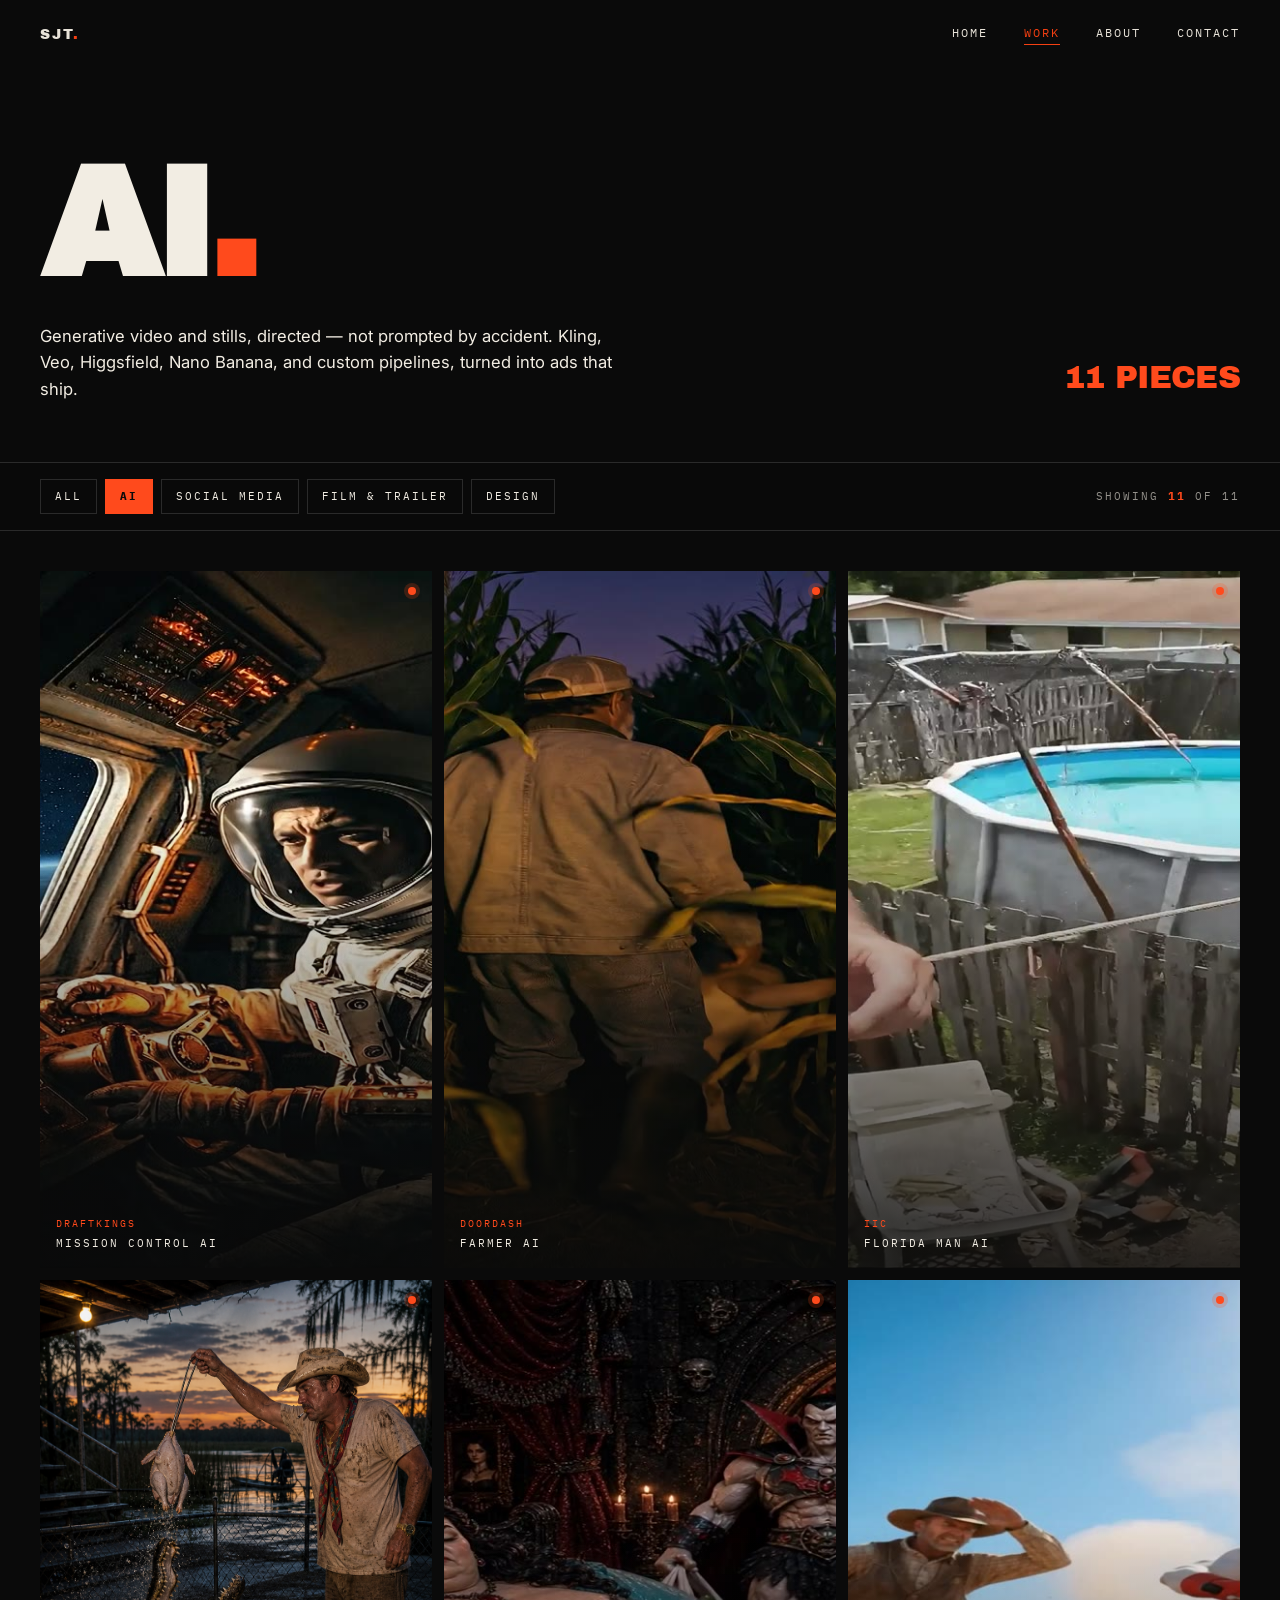
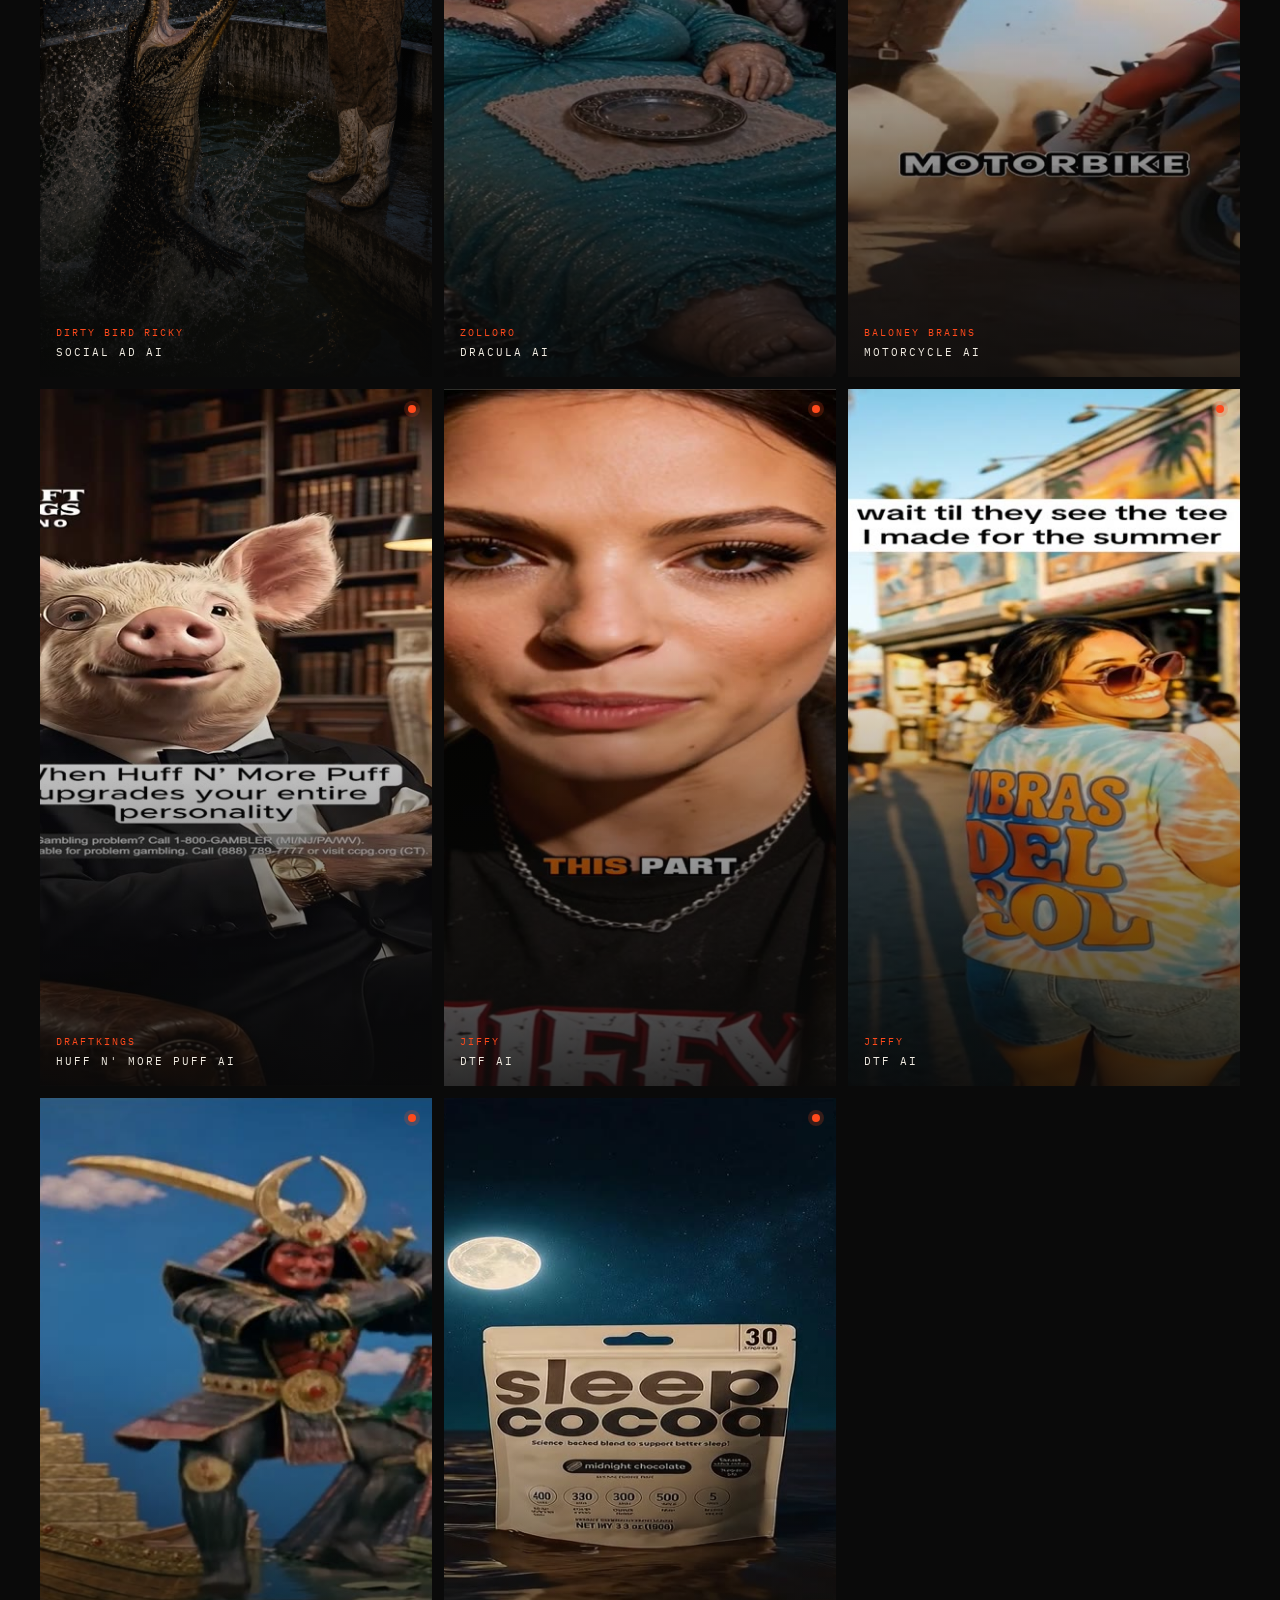
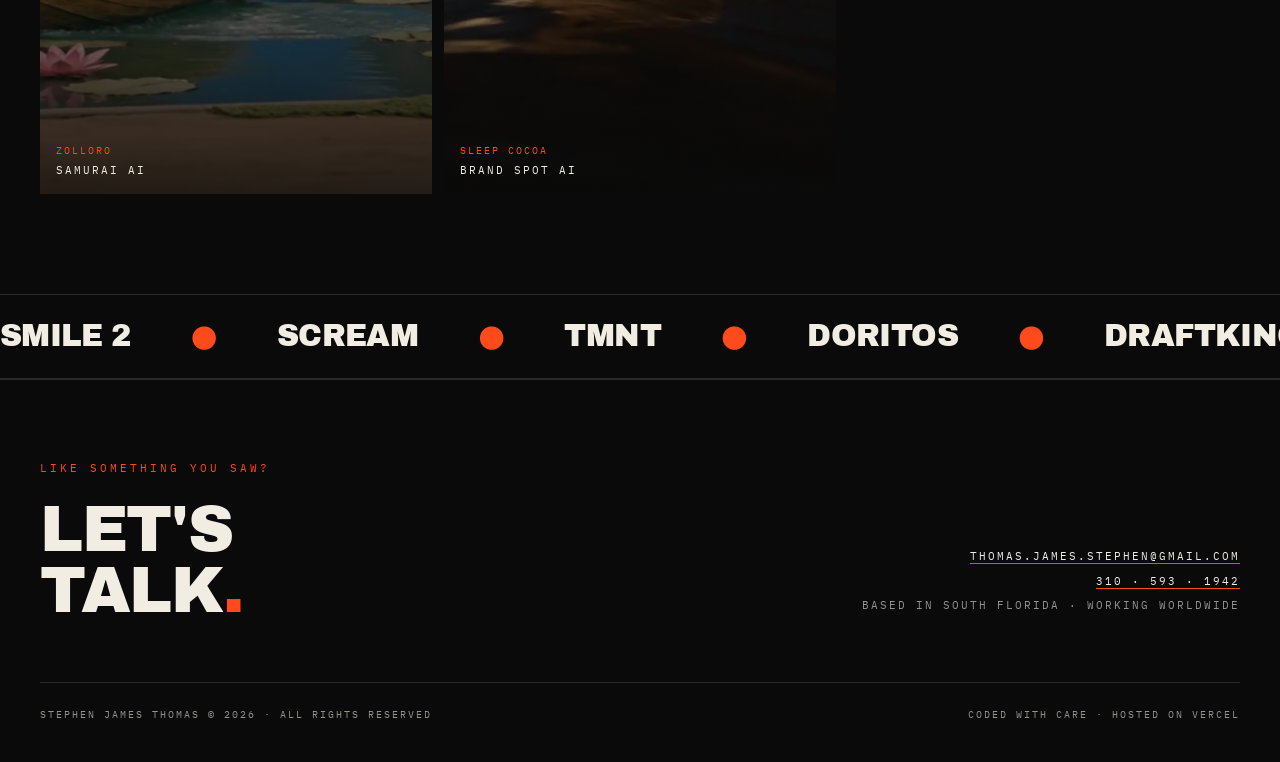
==== work-ai.html @ af49f0c6 "Work page: category pages, button nav, Design PDF, new film tiles, video fixes" ====
<!DOCTYPE html>
<html lang="en">
<head>
<meta charset="UTF-8">
<meta name="viewport" content="width=device-width, initial-scale=1.0">
<title>AI — Stephen James Thomas</title>
<meta name="description" content="Selected work: AI-generated ads, cinematic trailers, social campaigns, and design. Smile 2, Doritos, DraftKings, Hyundai, Genesis, Instagram, TikTok, Paramount, Universal, Marvel, Super Bowls.">
<meta property="og:title" content="Work — Stephen James Thomas">
<meta property="og:description" content="Selected work in AI, film, social, and design.">
<meta property="og:image" content="https://img1.wsimg.com/isteam/ip/c4a8f62f-b64a-4068-813d-58c42c853ae6/hf_20260301_074450_5ca5c105-e984-43ba-be63-c4.jpeg">
<meta name="theme-color" content="#0A0A0A">
<link rel="icon" href="data:image/svg+xml,%3Csvg xmlns='http://www.w3.org/2000/svg' viewBox='0 0 100 100'%3E%3Crect width='100' height='100' fill='%230A0A0A'/%3E%3Ctext x='50' y='72' font-family='Arial Black' font-size='80' fill='%23FF4A1C' text-anchor='middle'%3ES%3C/text%3E%3C/svg%3E">
<link rel="preconnect" href="https://fonts.googleapis.com">
<link rel="preconnect" href="https://fonts.gstatic.com" crossorigin>
<link href="https://fonts.googleapis.com/css2?family=Archivo+Black&family=IBM+Plex+Mono:wght@400;500;700&family=Inter:wght@400;500;700;900&display=swap" rel="stylesheet">
<link rel="stylesheet" href="styles.css">
<style>
  /* ============ WORK PAGE ============ */
  .work-hero {
    padding: 160px var(--pad-x) 60px;
    border-bottom: 1px solid var(--grey);
  }
  .work-hero h1 {
    font-family: var(--font-display);
    font-size: clamp(60px, 12vw, 200px);
    line-height: 0.85;
    letter-spacing: -0.04em;
    text-transform: uppercase;
  }
  .work-hero h1 .accent { color: var(--orange); }
  .work-hero .work-meta {
    margin-top: 32px;
    display: flex; justify-content: space-between; align-items: end;
    flex-wrap: wrap; gap: 24px;
    font-family: var(--font-mono);
    font-size: 11px; letter-spacing: 2px; text-transform: uppercase;
    color: var(--cream-dim);
  }
  .work-hero .count {
    color: var(--orange);
    font-family: var(--font-display);
    font-size: 32px;
    letter-spacing: -0.02em;
  }
  .work-hero .work-lede {
    max-width: 580px;
    font-family: var(--font-body);
    font-size: clamp(15px, 1.3vw, 17px);
    line-height: 1.6;
    color: var(--cream);
    text-transform: none;
    letter-spacing: 0;
  }

  /* sticky filter bar */
  .filter-bar {
    position: sticky;
    top: 0;
    z-index: 50;
    background: rgba(10, 10, 10, 0.85);
    backdrop-filter: blur(14px);
    -webkit-backdrop-filter: blur(14px);
    border-bottom: 1px solid var(--grey);
    padding: 16px var(--pad-x);
    display: flex; justify-content: space-between; align-items: center;
    gap: 20px; flex-wrap: wrap;
  }
  .filters {
    display: flex; gap: 8px; flex-wrap: wrap;
    font-family: var(--font-mono);
    font-size: 11px; letter-spacing: 2px; text-transform: uppercase;
  }
  .filters button, .filters a {
    color: var(--cream); text-decoration: none;
    padding: 8px 14px;
    border: 1px solid var(--grey);
    background: transparent;
    cursor: pointer;
    font: inherit;
    transition: border-color .2s, color .2s, background .2s;
  }
  .filters button.active, .filters a.active { background: var(--orange); border-color: var(--orange); color: var(--bg); font-weight: 700; }
  .filters button:hover:not(.active), .filters a:hover:not(.active) { border-color: var(--orange); color: var(--orange); }
  .filter-count {
    font-family: var(--font-mono);
    font-size: 11px; letter-spacing: 2px; text-transform: uppercase;
    color: var(--cream-dim);
  }
  .filter-count strong { color: var(--orange); }

  /* the big grid */
  section.work-grid-section {
    padding: 40px var(--pad-x) 100px;
  }
  .tile { animation: tileIn .6s cubic-bezier(.22,.61,.36,1) backwards; }
  .tile.hidden { display: none; }
  @keyframes tileIn {
    from { opacity: 0; transform: translateY(20px); }
    to { opacity: 1; transform: translateY(0); }
  }

  /* archive header divider for chunks */
  .archive-chunk-header {
    grid-column: 1 / -1;
    padding: 60px 0 24px;
    border-bottom: 1px solid var(--grey);
    display: flex; justify-content: space-between; align-items: baseline;
    margin-bottom: 12px;
  }
  .archive-chunk-header h3 {
    font-family: var(--font-display);
    font-size: clamp(28px, 4vw, 56px);
    text-transform: uppercase;
    letter-spacing: -0.03em;
  }
  .archive-chunk-header .label {
    font-family: var(--font-mono);
    font-size: 11px; letter-spacing: 2px; text-transform: uppercase;
    color: var(--orange);
  }

  /* tablet (iPad portrait / small laptop) */
  @media (max-width: 1024px) {
    .work-hero { padding: 140px 32px 50px; }
    .filter-bar { padding: 14px 32px; }
    section.work-grid-section { padding: 32px 32px 80px; }
  }

  @media (max-width: 760px) {
    .work-hero { padding: 110px var(--pad-x-mobile) 40px; }
    .work-hero .work-meta { flex-direction: column; align-items: start; }
    .filter-bar { padding: 12px var(--pad-x-mobile); }
    section.work-grid-section { padding: 24px var(--pad-x-mobile) 60px; }
  }
</style>
</head>
<body>

<nav class="site-nav">
  <a class="mark" href="index.html">SJT<span class="dot">.</span></a>
  <button class="menu-btn" aria-label="Menu" onclick="document.querySelector('.nav-links').classList.toggle('open')">Menu</button>
  <div class="nav-links">
    <a href="index.html">Home</a>
    <a href="work.html" class="active">Work</a>
    <a href="about.html">About</a>
    <a href="index.html#contact">Contact</a>
  </div>
</nav>

<!-- ============ WORK HERO ============ -->
<section class="work-hero">
  <h1 data-reveal>AI<span class="accent">.</span></h1>
  <div class="work-meta" data-reveal data-reveal-delay="1">
    <p class="work-lede">
      Generative video and stills, directed — not prompted by accident. Kling, Veo, Higgsfield, Nano Banana, and custom pipelines, turned into ads that ship.
    </p>
    <div class="count" id="visibleCount">25 pieces</div>
  </div>
</section>

<!-- ============ STICKY FILTER ============ -->
<div class="filter-bar">
  <div class="filters" id="filters">
    <a href="work.html">All</a>
    <a class="active" href="work-ai.html">AI</a>
    <a href="work-social.html">Social Media</a>
    <a href="work-film.html">Film & Trailer</a>
    <a href="work-design.html">Design</a>
  </div>
  <div class="filter-count">Showing <strong id="showingNum">26</strong> of 26</div>
</div>

<!-- ============ THE BIG GRID ============ -->
<section class="work-grid-section">
  <div class="bento" id="workGrid">
    <a class="tile vertical" href="#" data-cat="ai">
      <video class="tile-video" autoplay muted loop playsinline preload="metadata" poster="videos/posters/DK_MISSIONCONTROL_FINAL.jpg">
        <source src="videos/tiles/DK_MISSIONCONTROL_FINAL.mp4" type="video/mp4">
      </video>
      <div class="play-pulse"></div>
      <div class="tile-label"><span class="client">DraftKings</span>Mission Control AI</div>
    </a>
    <a class="tile vertical" href="#" data-cat="ai">
      <video class="tile-video" autoplay muted loop playsinline preload="metadata" poster="videos/posters/DoorDash_AI_TT_2026_0205_SJT_Farmer_v1.jpg">
        <source src="videos/tiles/DoorDash_AI_TT_2026_0205_SJT_Farmer_v1.mp4" type="video/mp4">
      </video>
      <div class="play-pulse"></div>
      <div class="tile-label"><span class="client">Doordash</span>Farmer AI</div>
    </a>
    <a class="tile vertical" href="#" data-cat="personal ai">
      <video class="tile-video" autoplay muted loop playsinline preload="metadata" poster="videos/posters/IIC_FLORIDAMAN_01%20FINAL.jpg">
        <source src="videos/tiles/IIC_FLORIDAMAN_01%20FINAL.mp4" type="video/mp4">
      </video>
      <div class="play-pulse"></div>
      <div class="tile-label"><span class="client">IIC</span>Florida Man AI</div>
    </a>
    <a class="tile vertical" href="#" data-cat="ai">
      <video class="tile-video" autoplay muted loop playsinline preload="metadata" poster="videos/posters/Dirty%20bird%20ricky%2001.png">
        <source src="videos/tiles/DirtyBirdRicky_01_INTRO_2026_0521_v1.mp4" type="video/mp4">
      </video>
      <div class="play-pulse"></div>
      <div class="tile-label"><span class="client">Dirty Bird Ricky</span>Social Ad AI</div>
    </a>
    <a class="tile vertical" href="#" data-cat="ai personal">
      <video class="tile-video" autoplay muted loop playsinline preload="metadata" poster="videos/posters/Zolloro_02_Dracula_2026_0512_v1.jpg">
        <source src="videos/tiles/Zolloro_02_Dracula_2026_0512_v1.mp4" type="video/mp4">
      </video>
      <div class="play-pulse"></div>
      <div class="tile-label"><span class="client">Zolloro</span>Dracula AI</div>
    </a>
    <a class="tile vertical" href="#" data-cat="ai">
      <video class="tile-video" autoplay muted loop playsinline preload="metadata" poster="videos/posters/BaloneyBrains_YT_02_MOTO_2026_0418_v1.jpg">
        <source src="videos/tiles/BaloneyBrains_YT_02_MOTO_2026_0418_v1.mp4" type="video/mp4">
      </video>
      <div class="play-pulse"></div>
      <div class="tile-label"><span class="client">Baloney Brains</span>Motorcycle AI</div>
    </a>
    <a class="tile vertical" href="#" data-cat="ai">
      <video class="tile-video" autoplay muted loop playsinline preload="metadata" poster="videos/posters/DK_84_TT_2026_0112_HuffnMorePuff_Pig_v2.jpg">
        <source src="videos/tiles/DK_84_TT_2026_0112_HuffnMorePuff_Pig_v2.mp4" type="video/mp4">
      </video>
      <div class="play-pulse"></div>
      <div class="tile-label"><span class="client">DraftKings</span>Huff N' More Puff AI</div>
    </a>
    <a class="tile vertical" href="#" data-cat="ai">
      <video class="tile-video" autoplay muted loop playsinline preload="metadata" poster="videos/posters/DTF_A_HERO_04_2026_0410_v1.jpg">
        <source src="videos/tiles/DTF_A_HERO_04_2026_0410_v1.mp4" type="video/mp4">
      </video>
      <div class="play-pulse"></div>
      <div class="tile-label"><span class="client">Jiffy</span>DTF AI</div>
    </a>
    <a class="tile vertical" href="#" data-cat="ai">
      <video class="tile-video" autoplay muted loop playsinline preload="metadata" poster="videos/posters/DTF_B_LIFESTYLE_S06_2026_0410_v1.jpg">
        <source src="videos/tiles/DTF_B_LIFESTYLE_S06_2026_0410_v1.mp4" type="video/mp4">
      </video>
      <div class="play-pulse"></div>
      <div class="tile-label"><span class="client">Jiffy</span>DTF AI</div>
    </a>
    <a class="tile vertical" href="#" data-cat="ai personal">
      <video class="tile-video" autoplay muted loop playsinline preload="metadata" poster="videos/posters/Zolloro_01_2026_0508_v1%209x16.jpg">
        <source src="videos/tiles/Zolloro_01_2026_0508_v1%209x16.mp4" type="video/mp4">
      </video>
      <div class="play-pulse"></div>
      <div class="tile-label"><span class="client">Zolloro</span>Samurai AI</div>
    </a>
    <a class="tile vertical" href="#" data-cat="design ai">
      <video class="tile-video" autoplay muted loop playsinline preload="metadata" poster="videos/posters/sleep_cocoa_v1%20%281080p%29.jpg">
        <source src="videos/tiles/sleep_cocoa_v1%20%281080p%29.mp4" type="video/mp4">
      </video>
      <div class="play-pulse"></div>
      <div class="tile-label"><span class="client">Sleep Cocoa</span>Brand Spot AI</div>
    </a>
  </div>
</section>

<!-- ============ MARQUEE ============ -->
<div class="marquee">
  <div class="marquee-inner">
    <span>SMILE 2</span><span class="dot">●</span>
    <span>SCREAM</span><span class="dot">●</span>
    <span>TMNT</span><span class="dot">●</span>
    <span>DORITOS</span><span class="dot">●</span>
    <span>DRAFTKINGS</span><span class="dot">●</span>
    <span>HYUNDAI</span><span class="dot">●</span>
    <span>GENESIS</span><span class="dot">●</span>
    <span>INSTAGRAM</span><span class="dot">●</span>
    <span>TIKTOK</span><span class="dot">●</span>
    <span>PARAMOUNT</span><span class="dot">●</span>
    <span>UNIVERSAL</span><span class="dot">●</span>
    <span>MARVEL</span><span class="dot">●</span>
    <span>FRONTIER</span><span class="dot">●</span>
    <span>SUPER BOWL LII</span><span class="dot">●</span>
    <span>SUPER BOWL LIII</span><span class="dot">●</span>
    <span>SMILE 2</span><span class="dot">●</span>
    <span>SCREAM</span><span class="dot">●</span>
    <span>TMNT</span><span class="dot">●</span>
    <span>DORITOS</span><span class="dot">●</span>
    <span>DRAFTKINGS</span><span class="dot">●</span>
    <span>HYUNDAI</span><span class="dot">●</span>
    <span>GENESIS</span><span class="dot">●</span>
    <span>INSTAGRAM</span><span class="dot">●</span>
    <span>TIKTOK</span><span class="dot">●</span>
    <span>PARAMOUNT</span><span class="dot">●</span>
    <span>UNIVERSAL</span><span class="dot">●</span>
    <span>MARVEL</span><span class="dot">●</span>
    <span>FRONTIER</span><span class="dot">●</span>
    <span>SUPER BOWL LII</span><span class="dot">●</span>
    <span>SUPER BOWL LIII</span><span class="dot">●</span>
  </div>
</div>

<!-- ============ FOOTER ============ -->
<footer class="site-foot">
  <div class="foot-grid">
    <div>
      <div class="foot-closer">Like something you saw?</div>
      <div class="foot-contact">
        <a href="mailto:thomas.james.stephen@gmail.com?subject=Let's%20work%20together">Let's<br>talk<span style="color:var(--orange)">.</span></a>
      </div>
    </div>
    <div class="foot-side">
      <div><a href="mailto:thomas.james.stephen@gmail.com">thomas.james.stephen@gmail.com</a></div>
      <div><a href="tel:+13105931942">310 · 593 · 1942</a></div>
      <div>Based in South Florida · Working worldwide</div>
    </div>
  </div>
  <div class="foot-bottom">
    <div>Stephen James Thomas © 2026 · All rights reserved</div>
    <div>Coded with care · Hosted on Vercel</div>
  </div>
</footer>

<script>
  // reveal animation
  const io = new IntersectionObserver((entries) => {
    entries.forEach(e => { if (e.isIntersecting) { e.target.classList.add('is-visible'); io.unobserve(e.target); } });
  }, { threshold: 0.1 });
  document.querySelectorAll('[data-reveal]').forEach(el => io.observe(el));

  // nav scroll state
  const nav = document.querySelector('.site-nav');
  window.addEventListener('scroll', () => nav.classList.toggle('scrolled', window.scrollY > 40));

  // filter logic
  const tiles = document.querySelectorAll('#workGrid .tile');
  const totalTiles = tiles.length;
  const showingNum = document.getElementById('showingNum');
  const visibleCount = document.getElementById('visibleCount');
  // set total display
  document.querySelectorAll('.filter-count').forEach(el => {
    el.innerHTML = `Showing <strong id="showingNum">${totalTiles}</strong> of ${totalTiles}`;
  });
  visibleCount.textContent = totalTiles + ' pieces';

  document.querySelectorAll('#filters button').forEach(btn => {
    btn.addEventListener('click', () => {
      document.querySelectorAll('#filters button').forEach(b => b.classList.remove('active'));
      btn.classList.add('active');
      const cat = btn.dataset.filter;
      let visible = 0;
      tiles.forEach(t => {
        const cats = (t.dataset.cat || '').split(' ');
        const show = cat === 'all' || cats.includes(cat);
        t.classList.toggle('hidden', !show);
        if (show) visible++;
      });
      const sn = document.getElementById('showingNum');
      if (sn) sn.textContent = visible;
      visibleCount.textContent = visible + (visible === 1 ? ' piece' : ' pieces');
    });
  });

  // close mobile menu on link tap
  document.querySelectorAll('.nav-links a').forEach(a => {
    a.addEventListener('click', () => document.querySelector('.nav-links').classList.remove('open'));
  });
</script>

</body>
</html>
---- styles.css ----
/* ============================================
   SJT — BRUTAL DESIGN SYSTEM
   Shared styles for homepage, work, about
   ============================================ */

:root {
  /* color tokens */
  --bg: #0A0A0A;
  --bg-2: #121212;
  --grey: #2A2A2A;
  --grey-2: #1A1A1A;
  --line: rgba(242, 237, 227, 0.12);
  --line-strong: rgba(242, 237, 227, 0.2);
  --cream: #F2EDE3;
  --cream-dim: rgba(242, 237, 227, 0.6);
  --orange: #FF4A1C;
  --orange-dim: rgba(255, 74, 28, 0.4);

  /* type */
  --font-display: 'Archivo Black', system-ui, sans-serif;
  --font-body: 'Inter', system-ui, sans-serif;
  --font-mono: 'IBM Plex Mono', ui-monospace, monospace;

  /* spacing */
  --pad-x: 40px;
  --pad-x-mobile: 20px;
}

* { margin: 0; padding: 0; box-sizing: border-box; }

html { scroll-behavior: smooth; }

body {
  background: var(--bg);
  color: var(--cream);
  font-family: var(--font-body);
  overflow-x: hidden;
  line-height: 1.5;
  -webkit-font-smoothing: antialiased;
  text-rendering: optimizeLegibility;
}

::selection { background: var(--orange); color: var(--bg); }

/* ============ NAV ============ */
nav.site-nav {
  position: fixed; top: 0; left: 0; right: 0; z-index: 100;
  display: flex; justify-content: space-between; align-items: center;
  padding: 24px var(--pad-x);
  mix-blend-mode: difference;
  transition: padding .3s;
}
nav.site-nav.scrolled { padding: 14px var(--pad-x); }
.mark {
  font-family: var(--font-display);
  font-size: 14px; letter-spacing: 2px; color: var(--cream);
  text-decoration: none;
}
.mark .dot { color: var(--orange); }
.nav-links {
  display: flex; gap: 36px;
  font-family: var(--font-mono);
  font-size: 12px; letter-spacing: 2px; text-transform: uppercase;
}
.nav-links a {
  color: var(--cream); text-decoration: none;
  border-bottom: 1px solid transparent;
  padding-bottom: 2px;
  transition: border-color .2s, color .2s;
}
.nav-links a.active { border-bottom-color: var(--orange); color: var(--orange); }
.nav-links a:hover { border-bottom-color: var(--orange); color: var(--orange); }

/* mobile menu */
.menu-btn {
  display: none;
  background: none; border: 1px solid var(--cream);
  color: var(--cream);
  padding: 8px 14px;
  font-family: var(--font-mono);
  font-size: 11px; letter-spacing: 2px; text-transform: uppercase;
  cursor: pointer;
}

/* ============ REUSABLE COMPONENTS ============ */
.eyebrow {
  font-family: var(--font-mono);
  font-size: 12px; letter-spacing: 4px; text-transform: uppercase;
  color: var(--orange);
  display: inline-flex; align-items: center; gap: 12px;
}
.eyebrow::before {
  content: ''; width: 32px; height: 1px; background: var(--orange);
}

.display {
  font-family: var(--font-display);
  font-size: clamp(54px, 12vw, 200px);
  line-height: 0.85;
  letter-spacing: -0.04em;
  text-transform: uppercase;
}
.display .accent { color: var(--orange); }

.h2 {
  font-family: var(--font-display);
  font-size: clamp(40px, 6vw, 96px);
  text-transform: uppercase;
  line-height: 0.9;
  letter-spacing: -0.03em;
}
.h2 .num {
  color: var(--orange); font-size: 0.45em; vertical-align: super;
  font-family: var(--font-mono);
}

.btn {
  display: inline-flex; align-items: center; gap: 10px;
  padding: 14px 24px;
  border: 1px solid var(--cream);
  background: transparent;
  color: var(--cream);
  font-family: var(--font-mono);
  font-size: 12px; letter-spacing: 2px; text-transform: uppercase;
  font-weight: 700;
  text-decoration: none;
  transition: background .2s, color .2s, border-color .2s;
  cursor: pointer;
}
.btn:hover { background: var(--orange); border-color: var(--orange); color: var(--bg); }
.btn.btn-primary {
  background: var(--orange); border-color: var(--orange); color: var(--bg);
}
.btn.btn-primary:hover { background: var(--cream); border-color: var(--cream); color: var(--bg); }

/* ============ MARQUEE ============ */
.marquee {
  overflow: hidden;
  border-top: 1px solid var(--grey);
  border-bottom: 1px solid var(--grey);
  background: var(--bg);
  padding: 18px 0;
}
.marquee-inner {
  display: flex; gap: 60px;
  white-space: nowrap;
  animation: scroll 40s linear infinite;
  font-family: var(--font-display);
  font-size: clamp(20px, 2.4vw, 32px);
  letter-spacing: -0.02em;
  text-transform: uppercase;
}
.marquee-inner span { color: var(--cream); }
.marquee-inner span.dot { color: var(--orange); }
@keyframes scroll {
  from { transform: translateX(0); }
  to { transform: translateX(-50%); }
}

/* ============ BENTO GRID ============ */
.bento {
  display: grid;
  grid-template-columns: repeat(6, 1fr);
  grid-auto-flow: dense;
  gap: 12px;
}
.tile {
  position: relative;
  overflow: hidden;
  background: var(--grey-2);
  cursor: pointer;
  text-decoration: none;
  color: var(--cream);
  display: block;
}
.tile-bg {
  position: absolute; inset: 0;
  background-size: cover; background-position: center;
  transition: transform .7s cubic-bezier(.22,.61,.36,1);
}
.tile video.tile-video,
.tile img.tile-img {
  position: absolute; inset: 0;
  width: 100%; height: 100%; object-fit: cover;
  transition: transform .7s cubic-bezier(.22,.61,.36,1);
}
.tile:hover .tile-bg,
.tile:hover .tile-video,
.tile:hover .tile-img { transform: scale(1.05); }
.tile-bg::after {
  content: ''; position: absolute; inset: 0;
  background: linear-gradient(180deg, transparent 35%, rgba(10,10,10,.9) 100%);
}
.tile-overlay {
  position: absolute; inset: 0;
  background: linear-gradient(180deg, transparent 35%, rgba(10,10,10,.9) 100%);
  pointer-events: none;
}
/* auto-apply the gradient overlay on any tile that has a video child,
   so label text stays readable on top of moving content */
.tile:has(video.tile-video)::after {
  content: ''; position: absolute; inset: 0; z-index: 1;
  background: linear-gradient(180deg, transparent 35%, rgba(10,10,10,.85) 100%);
  pointer-events: none;
}
.tile-label {
  position: absolute; left: 16px; right: 16px; bottom: 16px;
  font-family: var(--font-mono);
  font-size: 11px; letter-spacing: 2px; text-transform: uppercase;
  color: var(--cream);
  z-index: 2;
}
.tile-label .client {
  display: block; color: var(--orange); margin-bottom: 4px;
  font-size: 10px;
}
.tile.landscape { grid-column: span 3; aspect-ratio: 16/9; }
.tile.vertical  { grid-column: span 2; aspect-ratio: 9/16; }
.tile.square    { grid-column: span 2; aspect-ratio: 1/1; }
.tile.wide      { grid-column: span 4; aspect-ratio: 21/9; }
.tile.tall      { grid-column: span 2; aspect-ratio: 9/16; }
.tile.medium    { grid-column: span 3; aspect-ratio: 4/5; }

.play-pulse {
  position: absolute; top: 16px; right: 16px; z-index: 2;
  width: 8px; height: 8px; border-radius: 50%;
  background: var(--orange);
  animation: pulse 2s infinite;
  box-shadow: 0 0 0 4px rgba(255, 74, 28, 0.2);
}
@keyframes pulse {
  0%, 100% { transform: scale(1); opacity: 1; }
  50% { transform: scale(1.5); opacity: 0.5; }
}

/* placeholder gradient classes for tiles without video yet */
.t1 { background: linear-gradient(135deg, #2A1A0F 0%, #4A2818 100%); }
.t2 { background: linear-gradient(225deg, #1A0F2A 0%, #2A1840 100%); }
.t3 { background: linear-gradient(315deg, #0F2A1A 0%, #1A4028 100%); }
.t4 { background: linear-gradient(45deg, #2A0F1A 0%, #401828 100%); }
.t5 { background: linear-gradient(180deg, #1A1A2A 0%, #283040 100%); }
.t6 { background: linear-gradient(0deg, #2A2A1A 0%, #404028 100%); }
.t7 { background: linear-gradient(135deg, #1A0A0A 0%, #4A1818 100%); }
.t8 { background: linear-gradient(135deg, #0F1A2A 0%, #18284A 100%); }
.t9 { background: linear-gradient(225deg, #2A0F0F 0%, #401818 100%); }
.t10 { background: linear-gradient(45deg, #1F2A0F 0%, #344018 100%); }
.t11 { background: linear-gradient(0deg, #2A0F2A 0%, #401840 100%); }
.t12 { background: linear-gradient(180deg, #0F2A2A 0%, #184040 100%); }

/* ============ FOOTER ============ */
footer.site-foot {
  padding: 80px var(--pad-x) 40px;
  border-top: 1px solid var(--grey);
}
.foot-grid {
  display: grid;
  grid-template-columns: 1fr 1fr;
  gap: 60px;
  align-items: end;
  margin-bottom: 60px;
}
.foot-closer {
  font-family: var(--font-mono);
  font-size: 11px; letter-spacing: 3px; text-transform: uppercase;
  color: var(--orange);
  margin-bottom: 24px;
}
.foot-contact {
  font-family: var(--font-display);
  font-size: clamp(28px, 5vw, 72px);
  color: var(--cream);
  letter-spacing: -0.02em;
  text-transform: uppercase;
  line-height: 0.95;
}
.foot-contact a { color: var(--cream); text-decoration: none; transition: color .2s; }
.foot-contact a:hover { color: var(--orange); }
.foot-side {
  font-family: var(--font-mono);
  font-size: 11px; letter-spacing: 2px; text-transform: uppercase;
  color: var(--cream-dim);
  text-align: right;
}
.foot-side div { margin-bottom: 8px; }
.foot-side a { color: var(--cream); text-decoration: none; border-bottom: 1px solid var(--orange); }
.foot-side a:hover { color: var(--orange); }
.foot-bottom {
  display: flex; justify-content: space-between;
  font-family: var(--font-mono);
  font-size: 10px; letter-spacing: 2px; text-transform: uppercase;
  color: var(--cream-dim);
  padding-top: 24px;
  border-top: 1px solid var(--grey);
}

/* ============ REVEAL ANIMATIONS ============ */
[data-reveal] {
  opacity: 0;
  transform: translateY(24px);
  transition: opacity .8s cubic-bezier(.22,.61,.36,1), transform .8s cubic-bezier(.22,.61,.36,1);
}
[data-reveal].is-visible {
  opacity: 1;
  transform: translateY(0);
}
[data-reveal-delay="1"] { transition-delay: .08s; }
[data-reveal-delay="2"] { transition-delay: .16s; }
[data-reveal-delay="3"] { transition-delay: .24s; }
[data-reveal-delay="4"] { transition-delay: .32s; }

/* ============ HERO VIDEO + AUDIO TOGGLE ============ */
.hero-video {
  position: absolute; inset: 0; z-index: 0;
  width: 100%; height: 100%;
  object-fit: cover;
  filter: grayscale(100%) contrast(1.2) brightness(0.5);
  transform: scale(1.02);
  animation: heroDrift 30s ease-in-out infinite alternate;
}
@keyframes heroDrift {
  from { transform: scale(1.02) translate(0, 0); }
  to { transform: scale(1.08) translate(-1%, 1%); }
}
.hero-video-overlay {
  position: absolute; inset: 0; z-index: 1;
  pointer-events: none;
  background:
    linear-gradient(180deg, rgba(10,10,10,.4) 0%, rgba(10,10,10,.65) 60%, rgba(10,10,10,.95) 100%),
    rgba(255, 74, 28, 0.18);
  mix-blend-mode: multiply;
}
.audio-toggle {
  position: absolute; z-index: 3;
  bottom: 110px; right: var(--pad-x);
  display: inline-flex; align-items: center; gap: 8px;
  padding: 10px 16px;
  background: rgba(10,10,10,0.5);
  backdrop-filter: blur(12px);
  -webkit-backdrop-filter: blur(12px);
  border: 1px solid var(--line-strong);
  color: var(--cream);
  font-family: var(--font-mono);
  font-size: 11px; letter-spacing: 2px; text-transform: uppercase;
  font-weight: 600;
  cursor: pointer;
  transition: background .2s, border-color .2s, color .2s;
}
.audio-toggle:hover { border-color: var(--orange); color: var(--orange); }
.audio-toggle.is-on { background: var(--orange); border-color: var(--orange); color: var(--bg); }
.audio-toggle.is-on:hover { background: var(--cream); border-color: var(--cream); }
.audio-toggle .icon {
  display: inline-block; width: 12px; height: 12px;
  position: relative;
}
.audio-toggle .icon::before {
  content: ''; position: absolute; left: 0; top: 2px;
  width: 5px; height: 8px; background: currentColor;
  clip-path: polygon(0 30%, 60% 30%, 100% 0, 100% 100%, 60% 70%, 0 70%);
}
.audio-toggle .icon::after {
  content: ''; position: absolute; right: 0; top: 50%;
  width: 6px; height: 1px; background: currentColor;
  transform: translateY(-50%) rotate(45deg);
  transform-origin: center;
  opacity: 1;
  transition: opacity .2s;
}
.audio-toggle.is-on .icon::after { opacity: 0; }
.audio-toggle .label-off { display: inline; }
.audio-toggle .label-on { display: none; }
.audio-toggle.is-on .label-off { display: none; }
.audio-toggle.is-on .label-on { display: inline; }

/* ============ TABLET (iPad portrait / small laptop) ============ */
@media (max-width: 1024px) {
  .bento { grid-template-columns: repeat(4, 1fr); }
  .tile.landscape { grid-column: span 2; aspect-ratio: 16/9; }
  .tile.vertical  { grid-column: span 1; aspect-ratio: 9/16; }
  .tile.square    { grid-column: span 2; aspect-ratio: 1/1; }
  .tile.wide      { grid-column: span 4; aspect-ratio: 21/9; }
  .tile.tall      { grid-column: span 1; aspect-ratio: 9/16; }
  .tile.medium    { grid-column: span 2; aspect-ratio: 4/5; }
  nav.site-nav { padding: 20px 32px; }
  .nav-links { gap: 24px; }
}

/* ============ MOBILE ============ */
@media (max-width: 760px) {
  :root { --pad-x: var(--pad-x-mobile); }
  nav.site-nav { padding: 16px var(--pad-x-mobile); }
  .audio-toggle { bottom: auto; top: 80px; right: var(--pad-x-mobile); padding: 8px 12px; font-size: 10px; }
  .nav-links { display: none; }
  .nav-links.open {
    display: flex; position: fixed;
    top: 60px; left: 0; right: 0;
    flex-direction: column; gap: 20px;
    background: var(--bg);
    padding: 24px var(--pad-x-mobile);
    border-bottom: 1px solid var(--grey);
    z-index: 99;
  }
  .menu-btn { display: block; }
  .bento { grid-template-columns: repeat(2, 1fr); }
  .tile.landscape, .tile.wide, .tile.medium { grid-column: span 2; aspect-ratio: 16/9; }
  .tile.vertical, .tile.tall { grid-column: span 1; }
  .tile.square { grid-column: span 2; }
  .foot-grid { grid-template-columns: 1fr; gap: 32px; }
  .foot-side { text-align: left; }
  .foot-bottom { flex-direction: column; gap: 12px; }
}
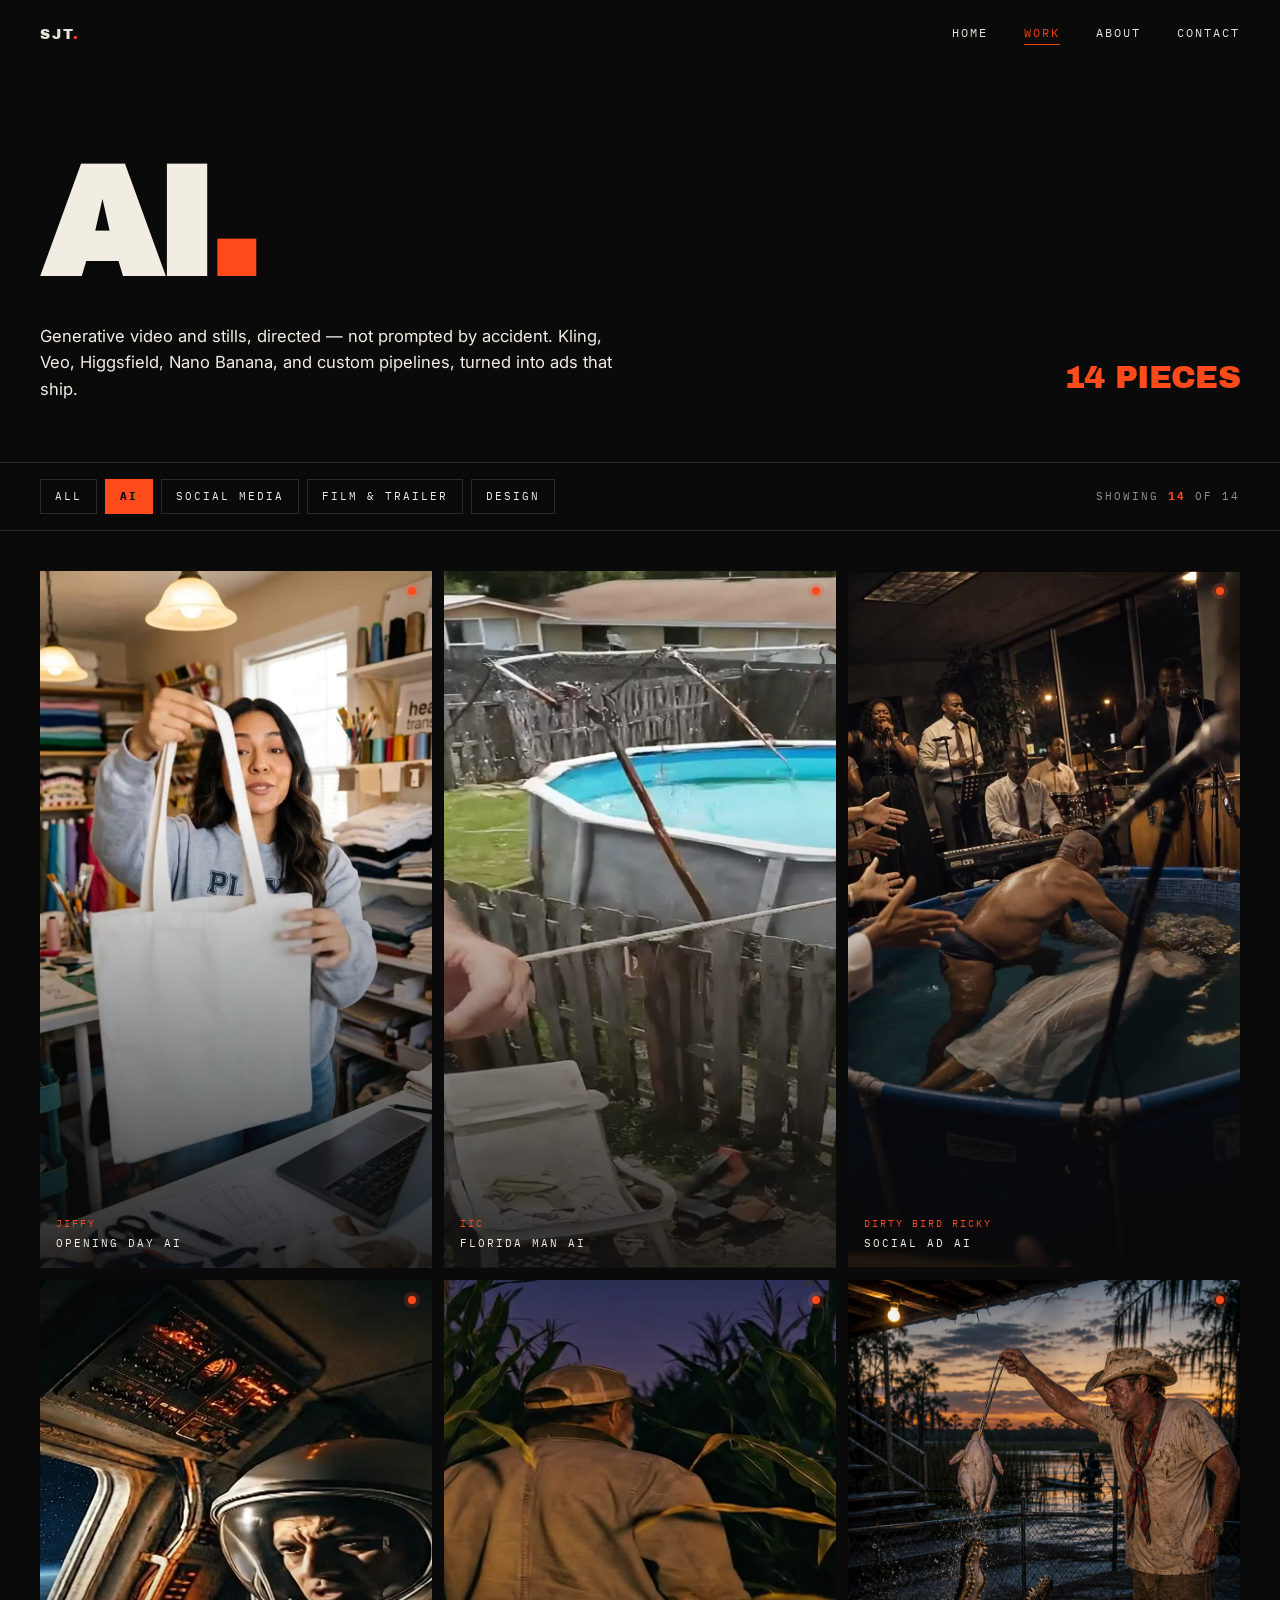
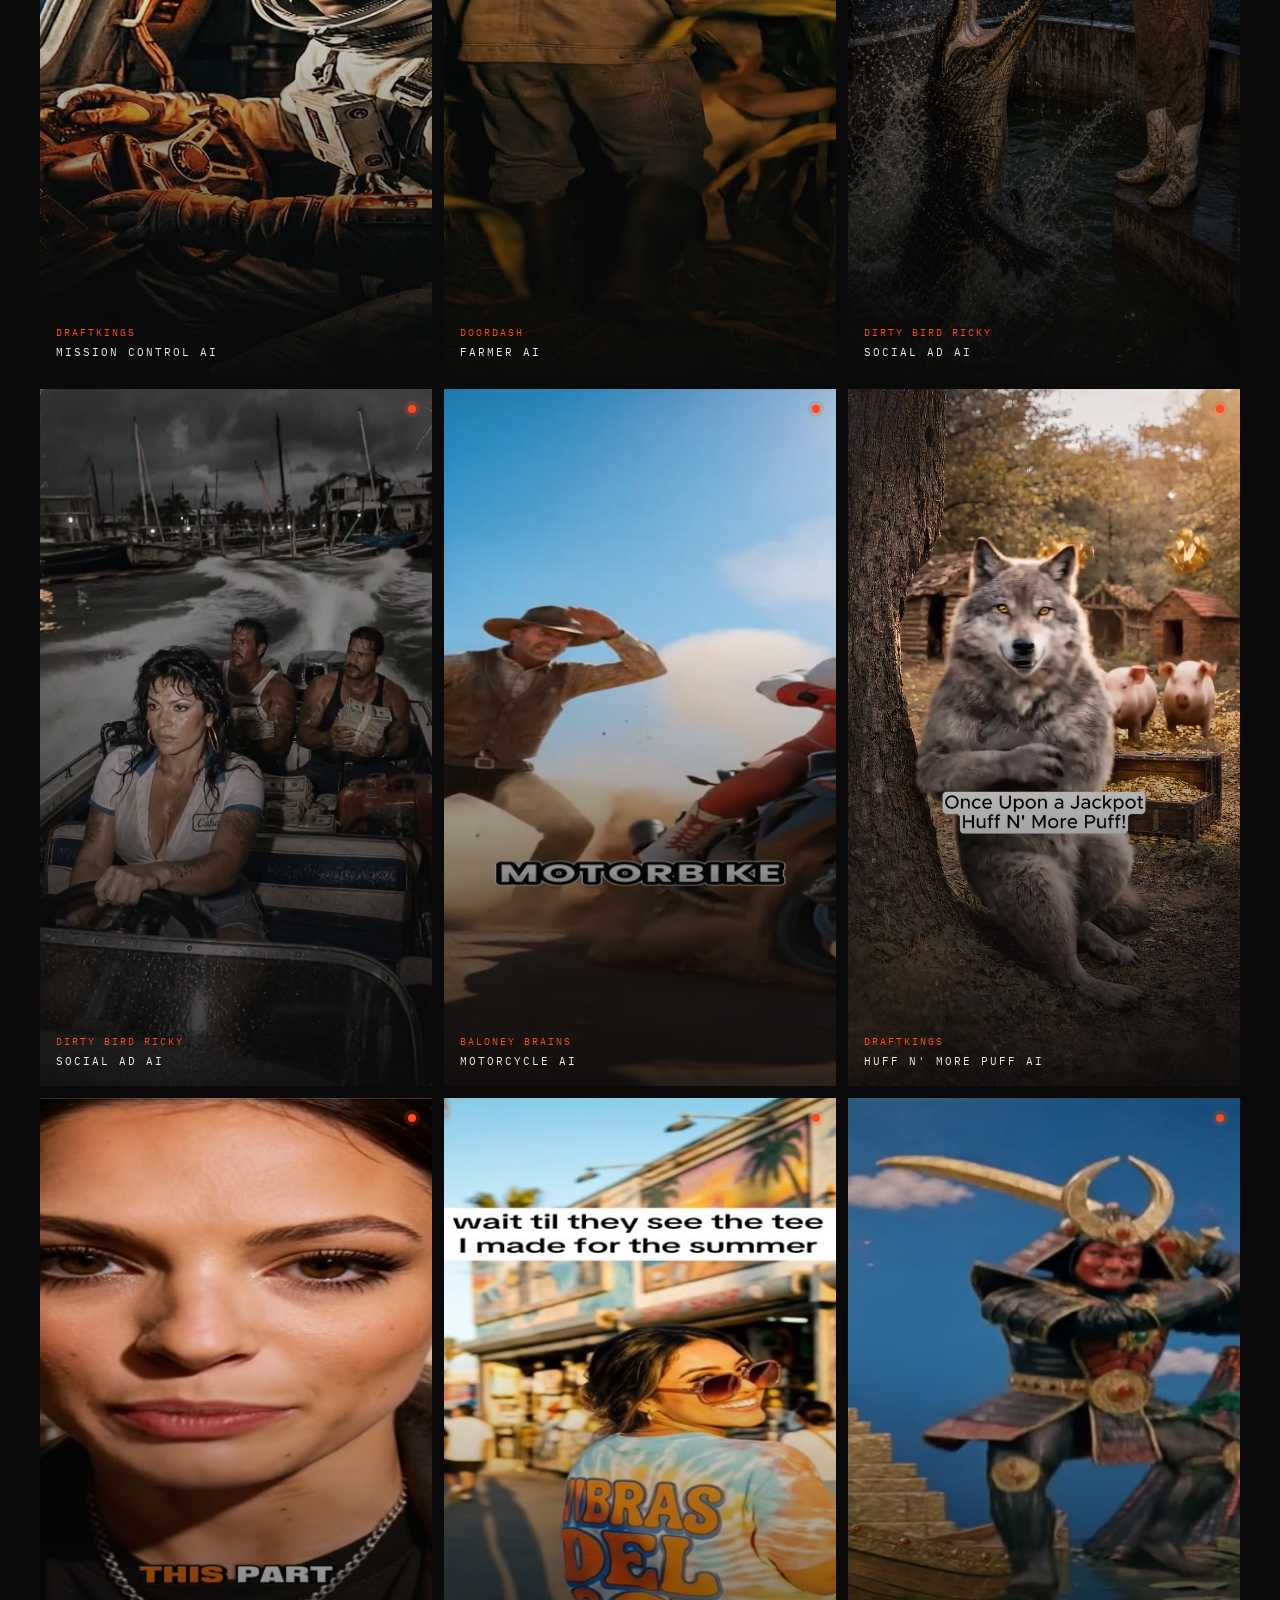
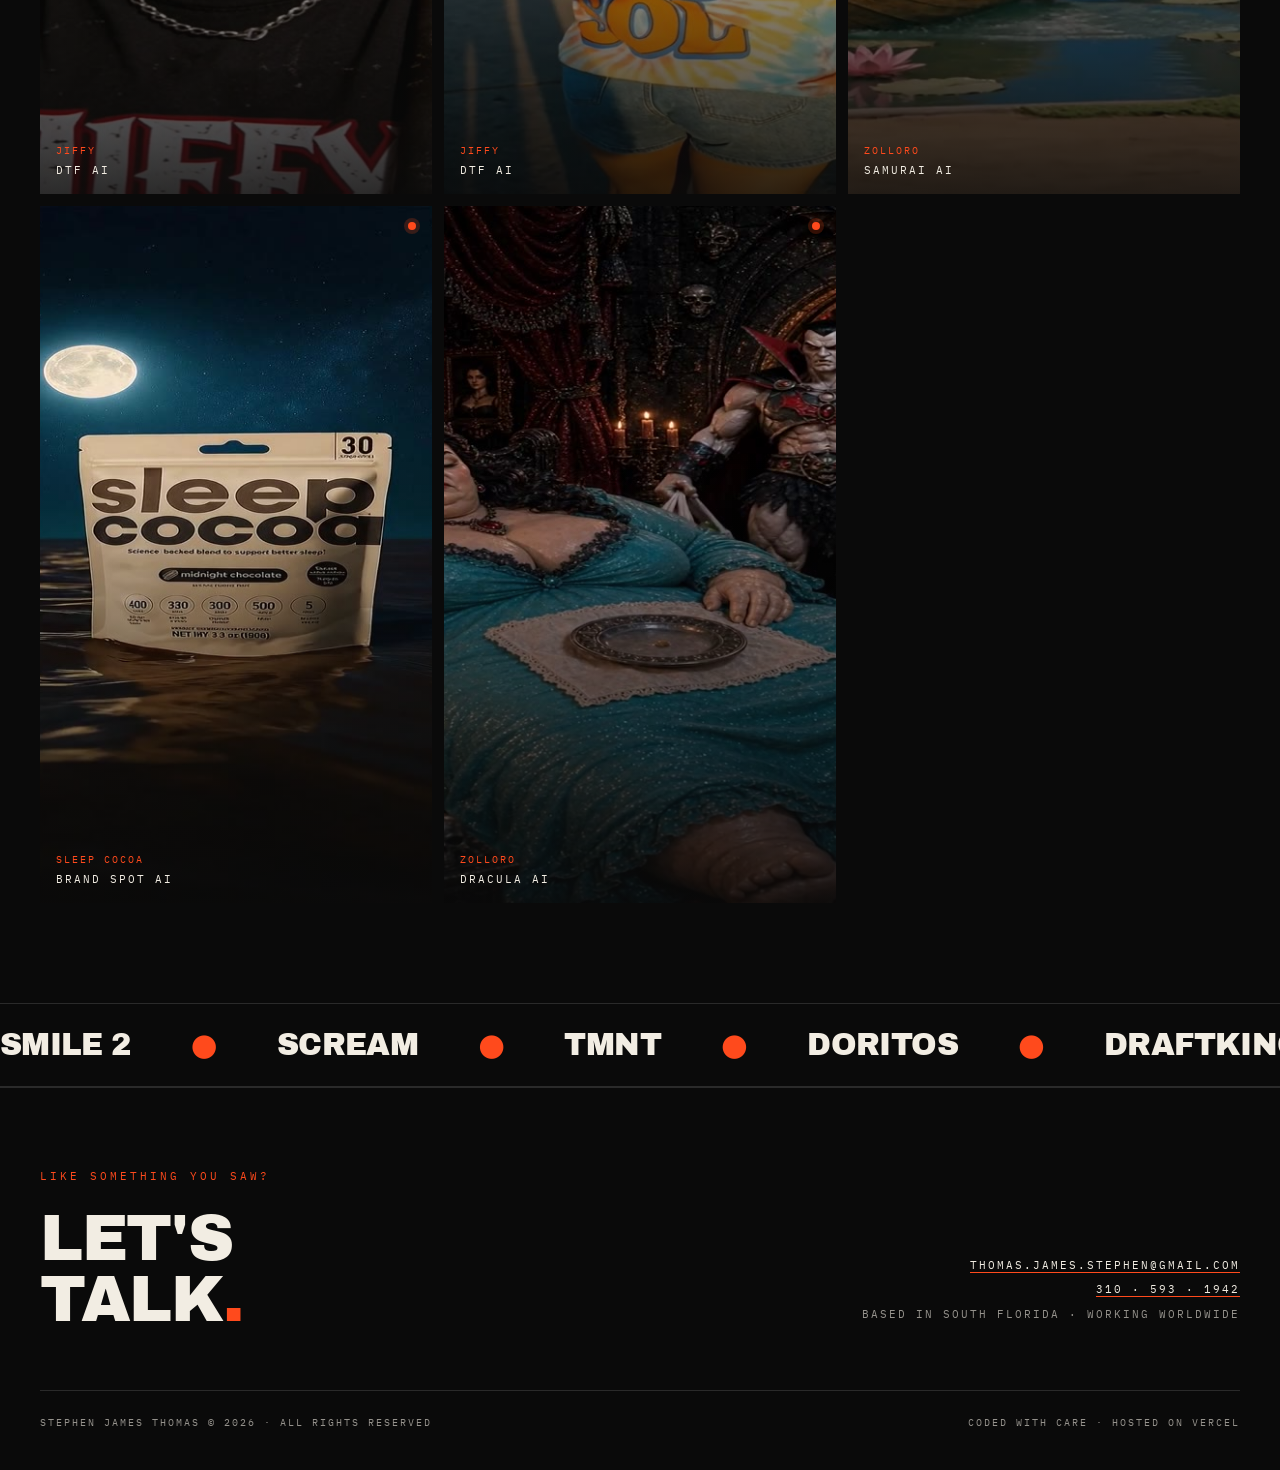
==== commit 8c41a374: "AI page: reorder grid, add Jiffy Opening Day + Dirty Bird 02/03, swap Pig for Wolf tile" ====
--- a/work-ai.html
+++ b/work-ai.html
@@ -133,6 +133,7 @@
     section.work-grid-section { padding: 24px var(--pad-x-mobile) 60px; }
   }
 </style>
+<script src="videos.js" defer></script>
 </head>
 <body>
 
@@ -174,18 +175,11 @@
 <section class="work-grid-section">
   <div class="bento" id="workGrid">
     <a class="tile vertical" href="#" data-cat="ai">
-      <video class="tile-video" autoplay muted loop playsinline preload="metadata" poster="videos/posters/DK_MISSIONCONTROL_FINAL.jpg">
-        <source src="videos/tiles/DK_MISSIONCONTROL_FINAL.mp4" type="video/mp4">
-      </video>
-      <div class="play-pulse"></div>
-      <div class="tile-label"><span class="client">DraftKings</span>Mission Control AI</div>
-    </a>
-    <a class="tile vertical" href="#" data-cat="ai">
-      <video class="tile-video" autoplay muted loop playsinline preload="metadata" poster="videos/posters/DoorDash_AI_TT_2026_0205_SJT_Farmer_v1.jpg">
-        <source src="videos/tiles/DoorDash_AI_TT_2026_0205_SJT_Farmer_v1.mp4" type="video/mp4">
-      </video>
-      <div class="play-pulse"></div>
-      <div class="tile-label"><span class="client">Doordash</span>Farmer AI</div>
+      <video class="tile-video" autoplay muted loop playsinline preload="metadata" poster="videos/posters/Jiffy_AI_TT_2026_0310_OpeningDay_FINAL.jpg">
+        <source src="videos/tiles/Jiffy_AI_TT_2026_0310_OpeningDay_FINAL.mp4" type="video/mp4">
+      </video>
+      <div class="play-pulse"></div>
+      <div class="tile-label"><span class="client">Jiffy</span>Opening Day AI</div>
     </a>
     <a class="tile vertical" href="#" data-cat="personal ai">
       <video class="tile-video" autoplay muted loop playsinline preload="metadata" poster="videos/posters/IIC_FLORIDAMAN_01%20FINAL.jpg">
@@ -195,11 +189,81 @@
       <div class="tile-label"><span class="client">IIC</span>Florida Man AI</div>
     </a>
     <a class="tile vertical" href="#" data-cat="ai">
+      <video class="tile-video" autoplay muted loop playsinline preload="metadata" poster="videos/posters/DirtyBirdRicky_02_GOOD_2026_0527_v1.jpg">
+        <source src="videos/tiles/DirtyBirdRicky_02_GOOD_2026_0527_v1.mp4" type="video/mp4">
+      </video>
+      <div class="play-pulse"></div>
+      <div class="tile-label"><span class="client">Dirty Bird Ricky</span>Social Ad AI</div>
+    </a>
+    <a class="tile vertical" href="#" data-cat="ai">
+      <video class="tile-video" autoplay muted loop playsinline preload="metadata" poster="videos/posters/DK_MISSIONCONTROL_FINAL.jpg">
+        <source src="videos/tiles/DK_MISSIONCONTROL_FINAL.mp4" type="video/mp4">
+      </video>
+      <div class="play-pulse"></div>
+      <div class="tile-label"><span class="client">DraftKings</span>Mission Control AI</div>
+    </a>
+    <a class="tile vertical" href="#" data-cat="ai">
+      <video class="tile-video" autoplay muted loop playsinline preload="metadata" poster="videos/posters/DoorDash_AI_TT_2026_0205_SJT_Farmer_v1.jpg">
+        <source src="videos/tiles/DoorDash_AI_TT_2026_0205_SJT_Farmer_v1.mp4" type="video/mp4">
+      </video>
+      <div class="play-pulse"></div>
+      <div class="tile-label"><span class="client">Doordash</span>Farmer AI</div>
+    </a>
+    <a class="tile vertical" href="#" data-cat="ai">
       <video class="tile-video" autoplay muted loop playsinline preload="metadata" poster="videos/posters/Dirty%20bird%20ricky%2001.png">
         <source src="videos/tiles/DirtyBirdRicky_01_INTRO_2026_0521_v1.mp4" type="video/mp4">
       </video>
       <div class="play-pulse"></div>
       <div class="tile-label"><span class="client">Dirty Bird Ricky</span>Social Ad AI</div>
+    </a>
+    <a class="tile vertical" href="#" data-cat="ai">
+      <video class="tile-video" autoplay muted loop playsinline preload="metadata" poster="videos/posters/DirtyBirdRicky_03_WU_2026_0621_v1.jpg">
+        <source src="videos/tiles/DirtyBirdRicky_03_WU_2026_0621_v1.mp4" type="video/mp4">
+      </video>
+      <div class="play-pulse"></div>
+      <div class="tile-label"><span class="client">Dirty Bird Ricky</span>Social Ad AI</div>
+    </a>
+    <a class="tile vertical" href="#" data-cat="ai">
+      <video class="tile-video" autoplay muted loop playsinline preload="metadata" poster="videos/posters/BaloneyBrains_YT_02_MOTO_2026_0418_v1.jpg">
+        <source src="videos/tiles/BaloneyBrains_YT_02_MOTO_2026_0418_v1.mp4" type="video/mp4">
+      </video>
+      <div class="play-pulse"></div>
+      <div class="tile-label"><span class="client">Baloney Brains</span>Motorcycle AI</div>
+    </a>
+    <a class="tile vertical" href="#" data-cat="ai">
+      <video class="tile-video" autoplay muted loop playsinline preload="metadata" poster="videos/posters/DK_84_TT_2025_1219_HuffnMorePuff_Wolf_v01.jpg">
+        <source src="videos/tiles/DK_84_TT_2025_1219_HuffnMorePuff_Wolf_v01.mp4" type="video/mp4">
+      </video>
+      <div class="play-pulse"></div>
+      <div class="tile-label"><span class="client">DraftKings</span>Huff N' More Puff AI</div>
+    </a>
+    <a class="tile vertical" href="#" data-cat="ai">
+      <video class="tile-video" autoplay muted loop playsinline preload="metadata" poster="videos/posters/DTF_A_HERO_04_2026_0410_v1.jpg">
+        <source src="videos/tiles/DTF_A_HERO_04_2026_0410_v1.mp4" type="video/mp4">
+      </video>
+      <div class="play-pulse"></div>
+      <div class="tile-label"><span class="client">Jiffy</span>DTF AI</div>
+    </a>
+    <a class="tile vertical" href="#" data-cat="ai">
+      <video class="tile-video" autoplay muted loop playsinline preload="metadata" poster="videos/posters/DTF_B_LIFESTYLE_S06_2026_0410_v1.jpg">
+        <source src="videos/tiles/DTF_B_LIFESTYLE_S06_2026_0410_v1.mp4" type="video/mp4">
+      </video>
+      <div class="play-pulse"></div>
+      <div class="tile-label"><span class="client">Jiffy</span>DTF AI</div>
+    </a>
+    <a class="tile vertical" href="#" data-cat="ai personal">
+      <video class="tile-video" autoplay muted loop playsinline preload="metadata" poster="videos/posters/Zolloro_01_2026_0508_v1%209x16.jpg">
+        <source src="videos/tiles/Zolloro_01_2026_0508_v1%209x16.mp4" type="video/mp4">
+      </video>
+      <div class="play-pulse"></div>
+      <div class="tile-label"><span class="client">Zolloro</span>Samurai AI</div>
+    </a>
+    <a class="tile vertical" href="#" data-cat="design ai">
+      <video class="tile-video" autoplay muted loop playsinline preload="metadata" poster="videos/posters/sleep_cocoa_v1%20%281080p%29.jpg">
+        <source src="videos/tiles/sleep_cocoa_v1%20%281080p%29.mp4" type="video/mp4">
+      </video>
+      <div class="play-pulse"></div>
+      <div class="tile-label"><span class="client">Sleep Cocoa</span>Brand Spot AI</div>
     </a>
     <a class="tile vertical" href="#" data-cat="ai personal">
       <video class="tile-video" autoplay muted loop playsinline preload="metadata" poster="videos/posters/Zolloro_02_Dracula_2026_0512_v1.jpg">
@@ -207,48 +271,6 @@
       </video>
       <div class="play-pulse"></div>
       <div class="tile-label"><span class="client">Zolloro</span>Dracula AI</div>
-    </a>
-    <a class="tile vertical" href="#" data-cat="ai">
-      <video class="tile-video" autoplay muted loop playsinline preload="metadata" poster="videos/posters/BaloneyBrains_YT_02_MOTO_2026_0418_v1.jpg">
-        <source src="videos/tiles/BaloneyBrains_YT_02_MOTO_2026_0418_v1.mp4" type="video/mp4">
-      </video>
-      <div class="play-pulse"></div>
-      <div class="tile-label"><span class="client">Baloney Brains</span>Motorcycle AI</div>
-    </a>
-    <a class="tile vertical" href="#" data-cat="ai">
-      <video class="tile-video" autoplay muted loop playsinline preload="metadata" poster="videos/posters/DK_84_TT_2026_0112_HuffnMorePuff_Pig_v2.jpg">
-        <source src="videos/tiles/DK_84_TT_2026_0112_HuffnMorePuff_Pig_v2.mp4" type="video/mp4">
-      </video>
-      <div class="play-pulse"></div>
-      <div class="tile-label"><span class="client">DraftKings</span>Huff N' More Puff AI</div>
-    </a>
-    <a class="tile vertical" href="#" data-cat="ai">
-      <video class="tile-video" autoplay muted loop playsinline preload="metadata" poster="videos/posters/DTF_A_HERO_04_2026_0410_v1.jpg">
-        <source src="videos/tiles/DTF_A_HERO_04_2026_0410_v1.mp4" type="video/mp4">
-      </video>
-      <div class="play-pulse"></div>
-      <div class="tile-label"><span class="client">Jiffy</span>DTF AI</div>
-    </a>
-    <a class="tile vertical" href="#" data-cat="ai">
-      <video class="tile-video" autoplay muted loop playsinline preload="metadata" poster="videos/posters/DTF_B_LIFESTYLE_S06_2026_0410_v1.jpg">
-        <source src="videos/tiles/DTF_B_LIFESTYLE_S06_2026_0410_v1.mp4" type="video/mp4">
-      </video>
-      <div class="play-pulse"></div>
-      <div class="tile-label"><span class="client">Jiffy</span>DTF AI</div>
-    </a>
-    <a class="tile vertical" href="#" data-cat="ai personal">
-      <video class="tile-video" autoplay muted loop playsinline preload="metadata" poster="videos/posters/Zolloro_01_2026_0508_v1%209x16.jpg">
-        <source src="videos/tiles/Zolloro_01_2026_0508_v1%209x16.mp4" type="video/mp4">
-      </video>
-      <div class="play-pulse"></div>
-      <div class="tile-label"><span class="client">Zolloro</span>Samurai AI</div>
-    </a>
-    <a class="tile vertical" href="#" data-cat="design ai">
-      <video class="tile-video" autoplay muted loop playsinline preload="metadata" poster="videos/posters/sleep_cocoa_v1%20%281080p%29.jpg">
-        <source src="videos/tiles/sleep_cocoa_v1%20%281080p%29.mp4" type="video/mp4">
-      </video>
-      <div class="play-pulse"></div>
-      <div class="tile-label"><span class="client">Sleep Cocoa</span>Brand Spot AI</div>
     </a>
   </div>
 </section>
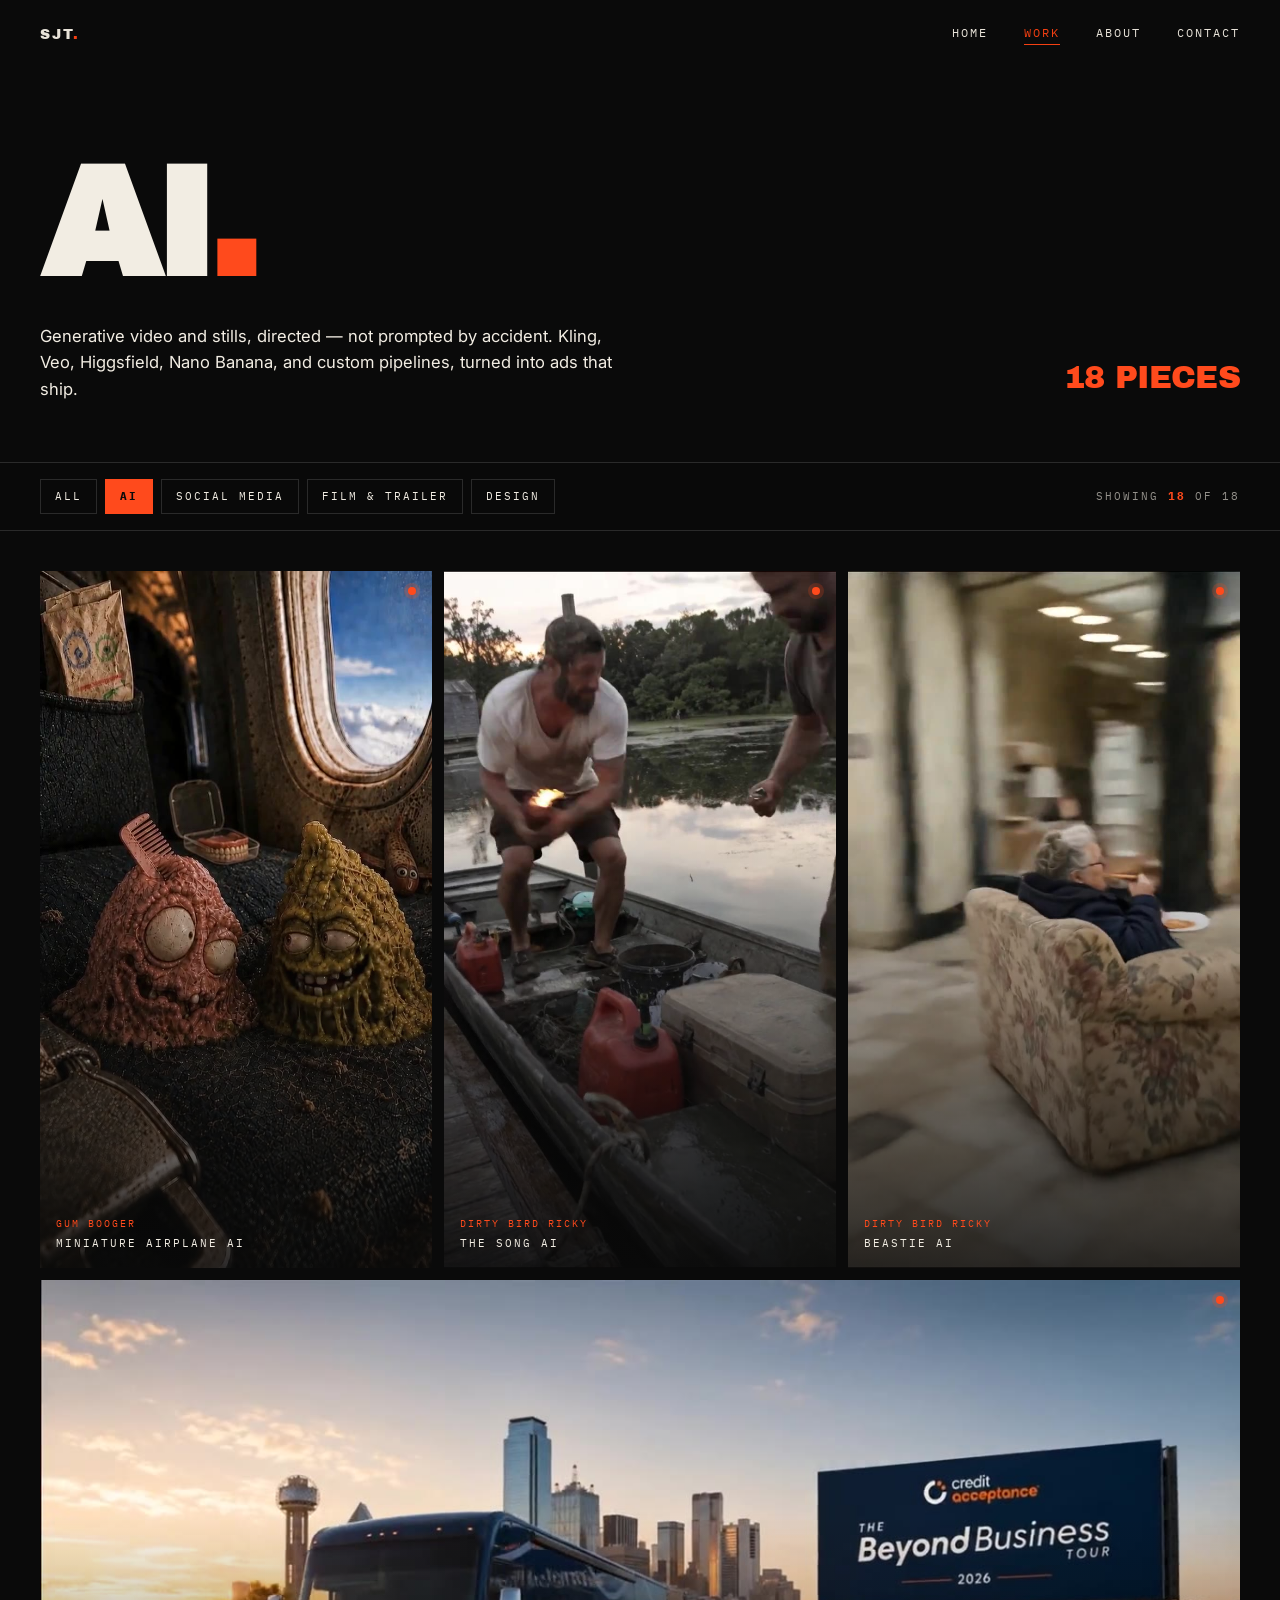
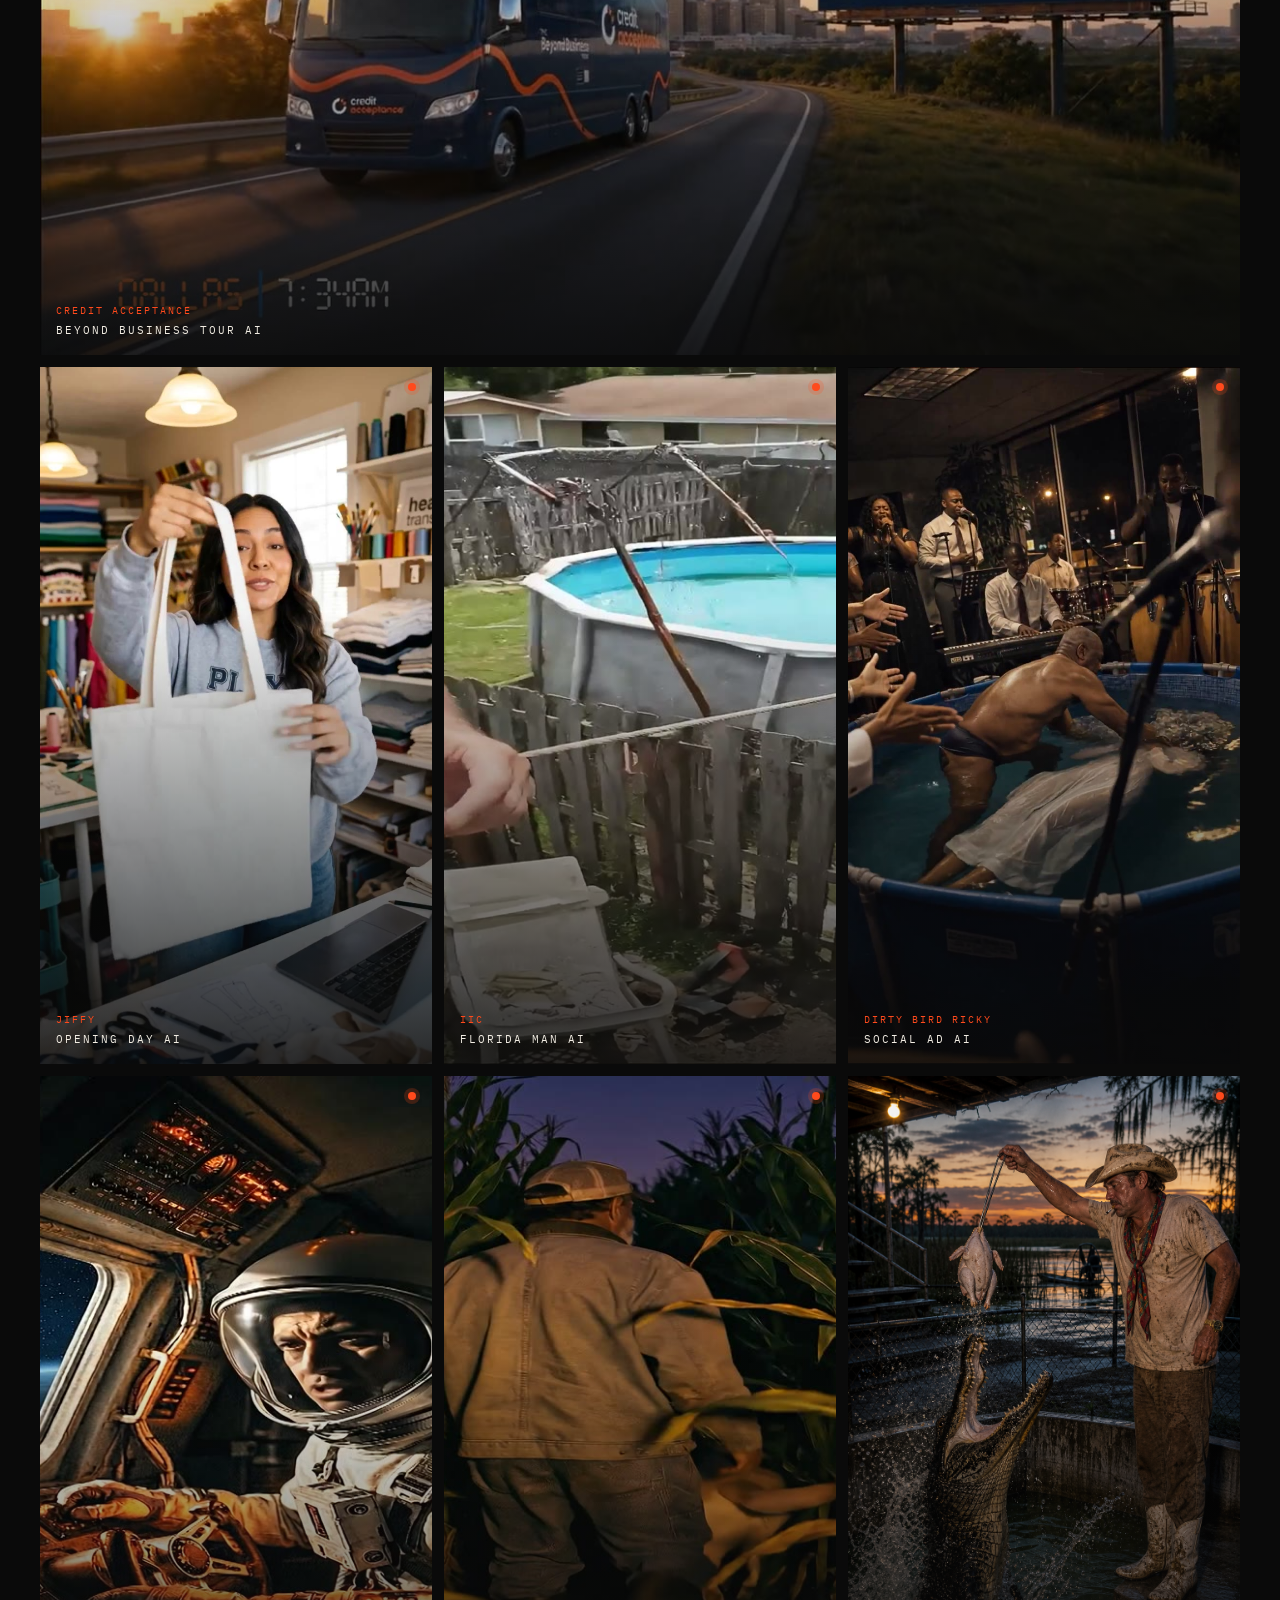
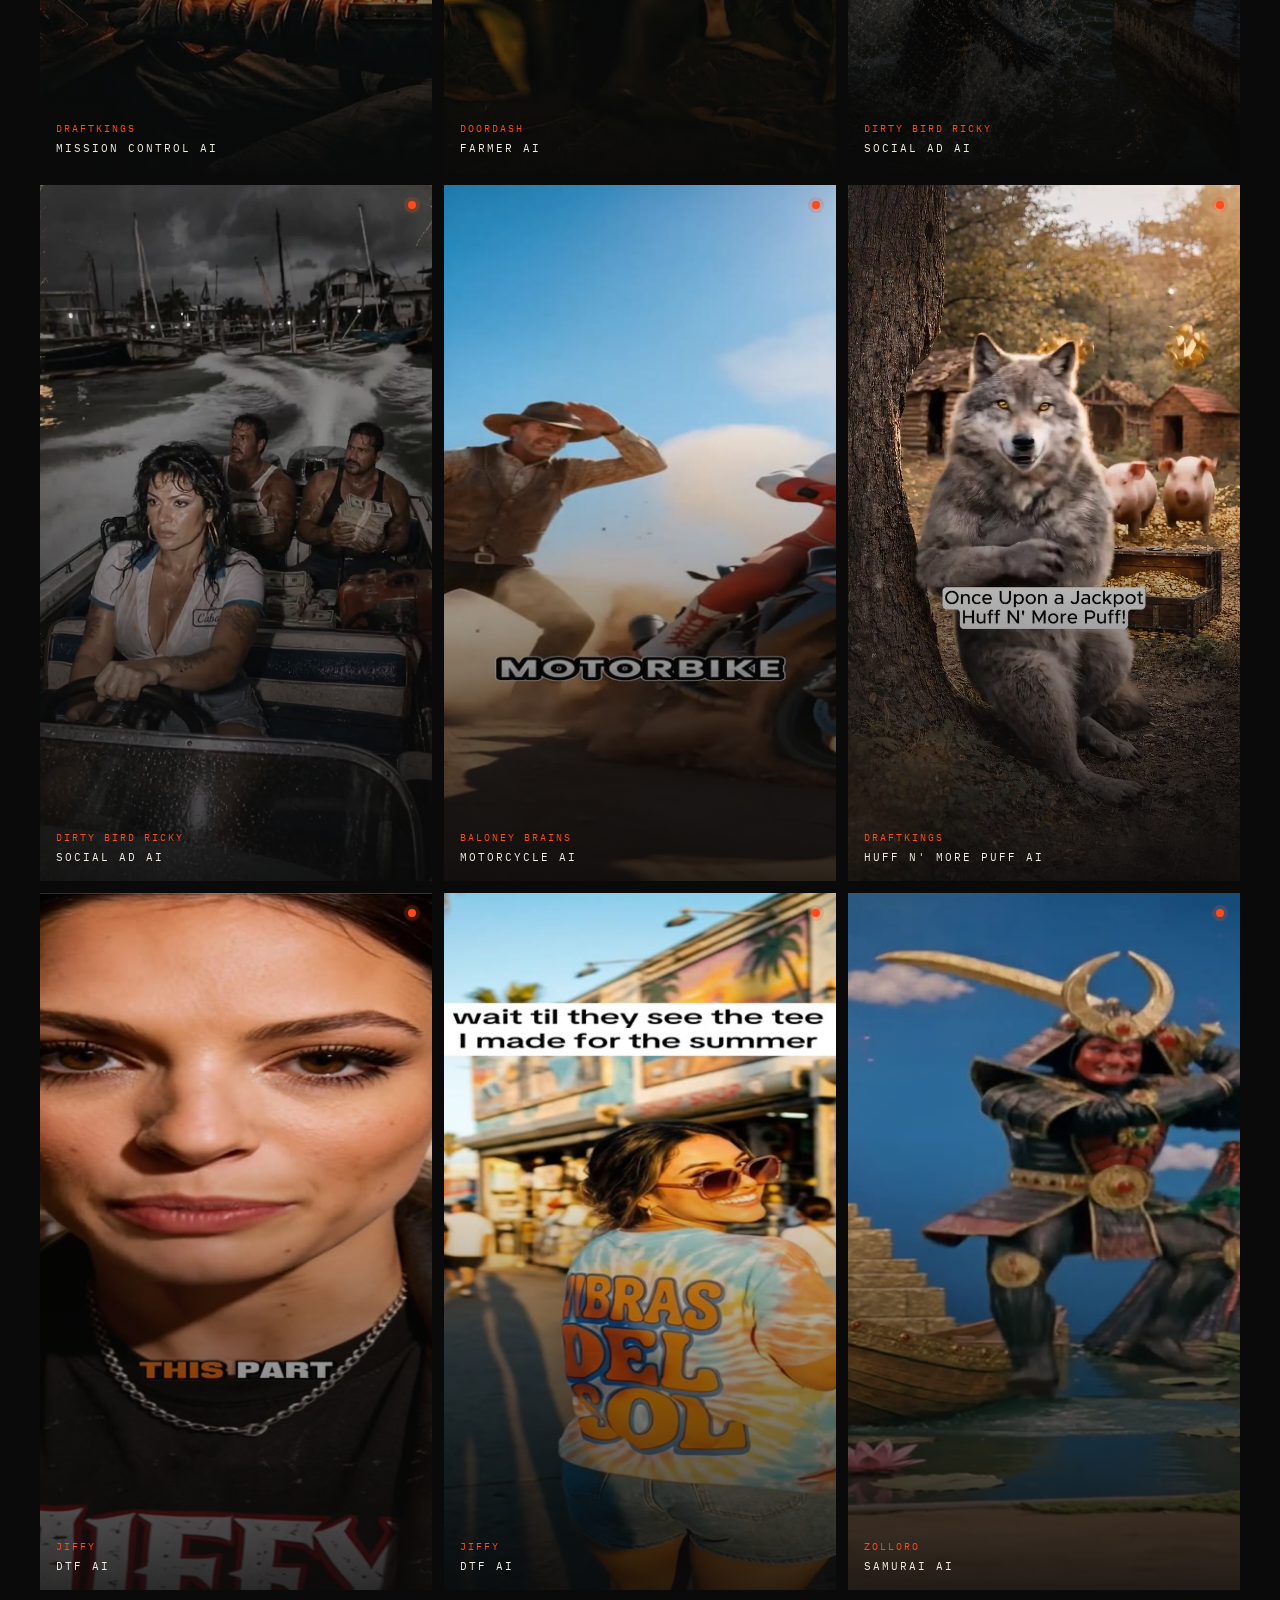
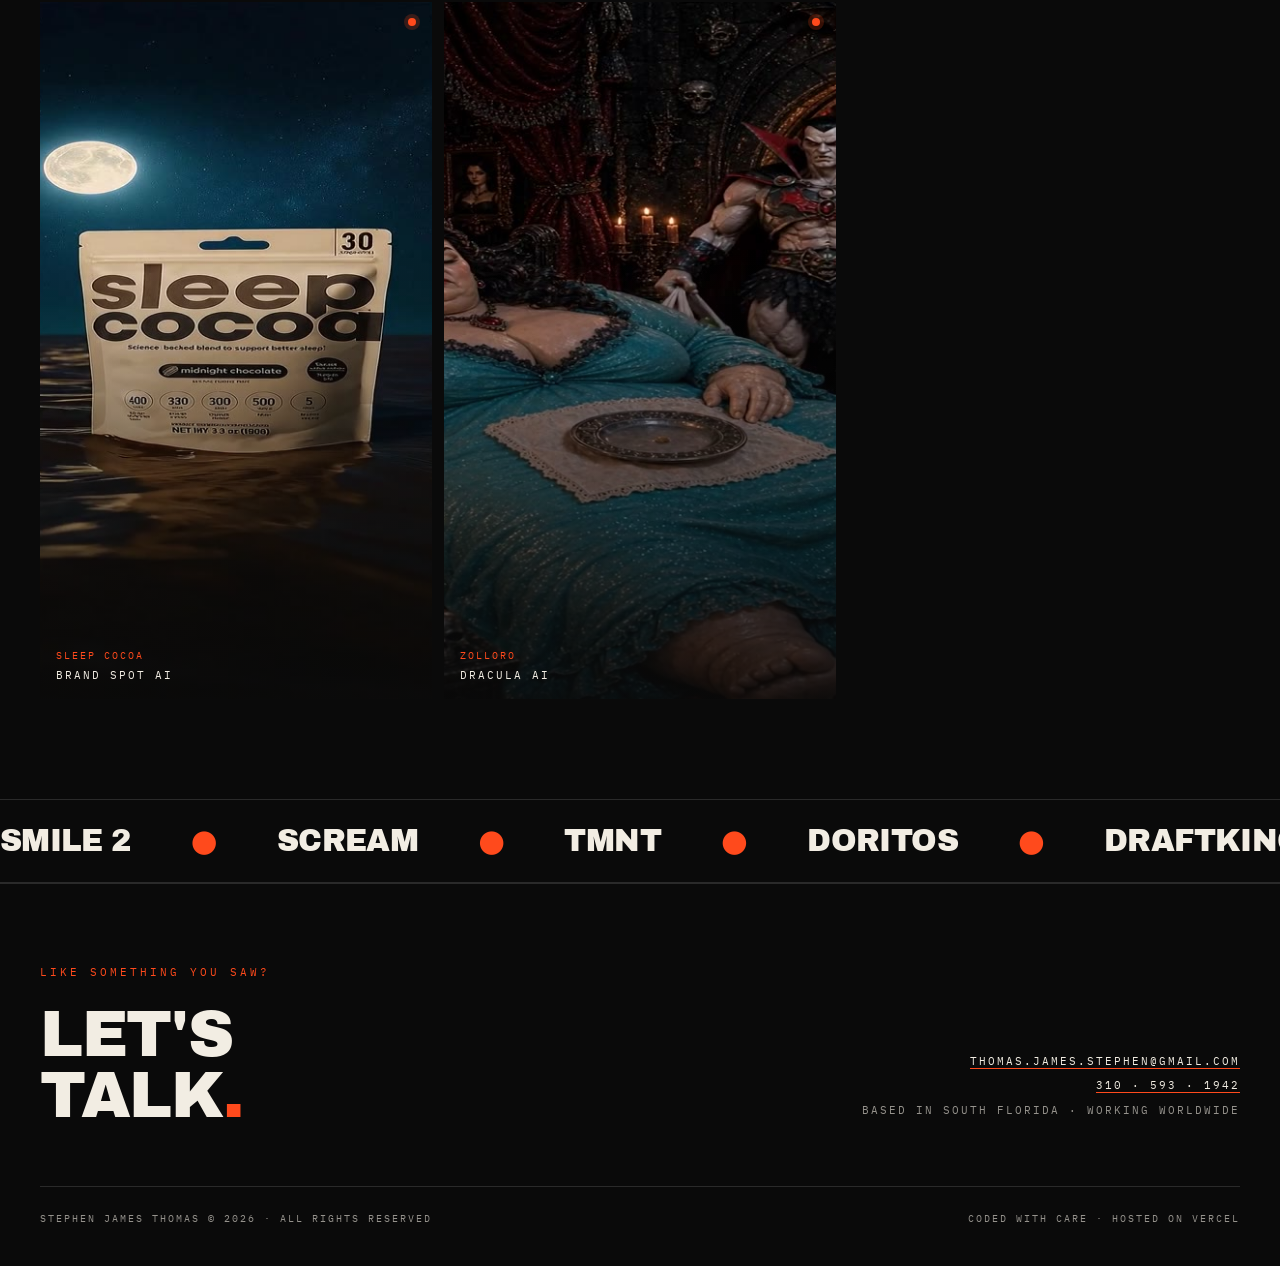
==== commit fe7c737a: "Add 4 new AI pieces; reorder homepage grid - AI + All work pages: Gum Booger, Dirty Bird Ricky 06 (S" ====
--- a/work-ai.html
+++ b/work-ai.html
@@ -174,6 +174,34 @@
 <!-- ============ THE BIG GRID ============ -->
 <section class="work-grid-section">
   <div class="bento" id="workGrid">
+    <a class="tile vertical" href="#" data-cat="ai">
+      <video class="tile-video" autoplay muted loop playsinline preload="metadata" poster="videos/posters/gum-booger-miniature-airplane-v4.jpg">
+        <source src="videos/tiles/gum-booger-miniature-airplane-v4.mp4" type="video/mp4">
+      </video>
+      <div class="play-pulse"></div>
+      <div class="tile-label"><span class="client">Gum Booger</span>Miniature Airplane AI</div>
+    </a>
+    <a class="tile vertical" href="#" data-cat="ai">
+      <video class="tile-video" autoplay muted loop playsinline preload="metadata" poster="videos/posters/DirtyBirdRicky_06_2026_0828_SONG.jpg">
+        <source src="videos/tiles/DirtyBirdRicky_06_2026_0828_SONG.mp4" type="video/mp4">
+      </video>
+      <div class="play-pulse"></div>
+      <div class="tile-label"><span class="client">Dirty Bird Ricky</span>The Song AI</div>
+    </a>
+    <a class="tile vertical" href="#" data-cat="ai">
+      <video class="tile-video" autoplay muted loop playsinline preload="metadata" poster="videos/posters/DirtyBirdRicky_07_2026_0901_BEASTIE.jpg">
+        <source src="videos/tiles/DirtyBirdRicky_07_2026_0901_BEASTIE.mp4" type="video/mp4">
+      </video>
+      <div class="play-pulse"></div>
+      <div class="tile-label"><span class="client">Dirty Bird Ricky</span>Beastie AI</div>
+    </a>
+    <a class="tile feature" href="#" data-cat="ai">
+      <video class="tile-video" autoplay muted loop playsinline preload="metadata" poster="videos/posters/BeyondBusiness_01_2026_FINAL.jpg">
+        <source src="videos/tiles/BeyondBusiness_01_2026_FINAL.mp4" type="video/mp4">
+      </video>
+      <div class="play-pulse"></div>
+      <div class="tile-label"><span class="client">Credit Acceptance</span>Beyond Business Tour AI</div>
+    </a>
     <a class="tile vertical" href="#" data-cat="ai">
       <video class="tile-video" autoplay muted loop playsinline preload="metadata" poster="videos/posters/Jiffy_AI_TT_2026_0310_OpeningDay_FINAL.jpg">
         <source src="videos/tiles/Jiffy_AI_TT_2026_0310_OpeningDay_FINAL.mp4" type="video/mp4">
--- a/styles.css
+++ b/styles.css
@@ -220,6 +220,7 @@
 .tile.wide      { grid-column: span 4; aspect-ratio: 21/9; }
 .tile.tall      { grid-column: span 2; aspect-ratio: 9/16; }
 .tile.medium    { grid-column: span 3; aspect-ratio: 4/5; }
+.tile.feature   { grid-column: 1 / -1; aspect-ratio: 16/9; } /* full-width cinematic row */
 
 .play-pulse {
   position: absolute; top: 16px; right: 16px; z-index: 2;
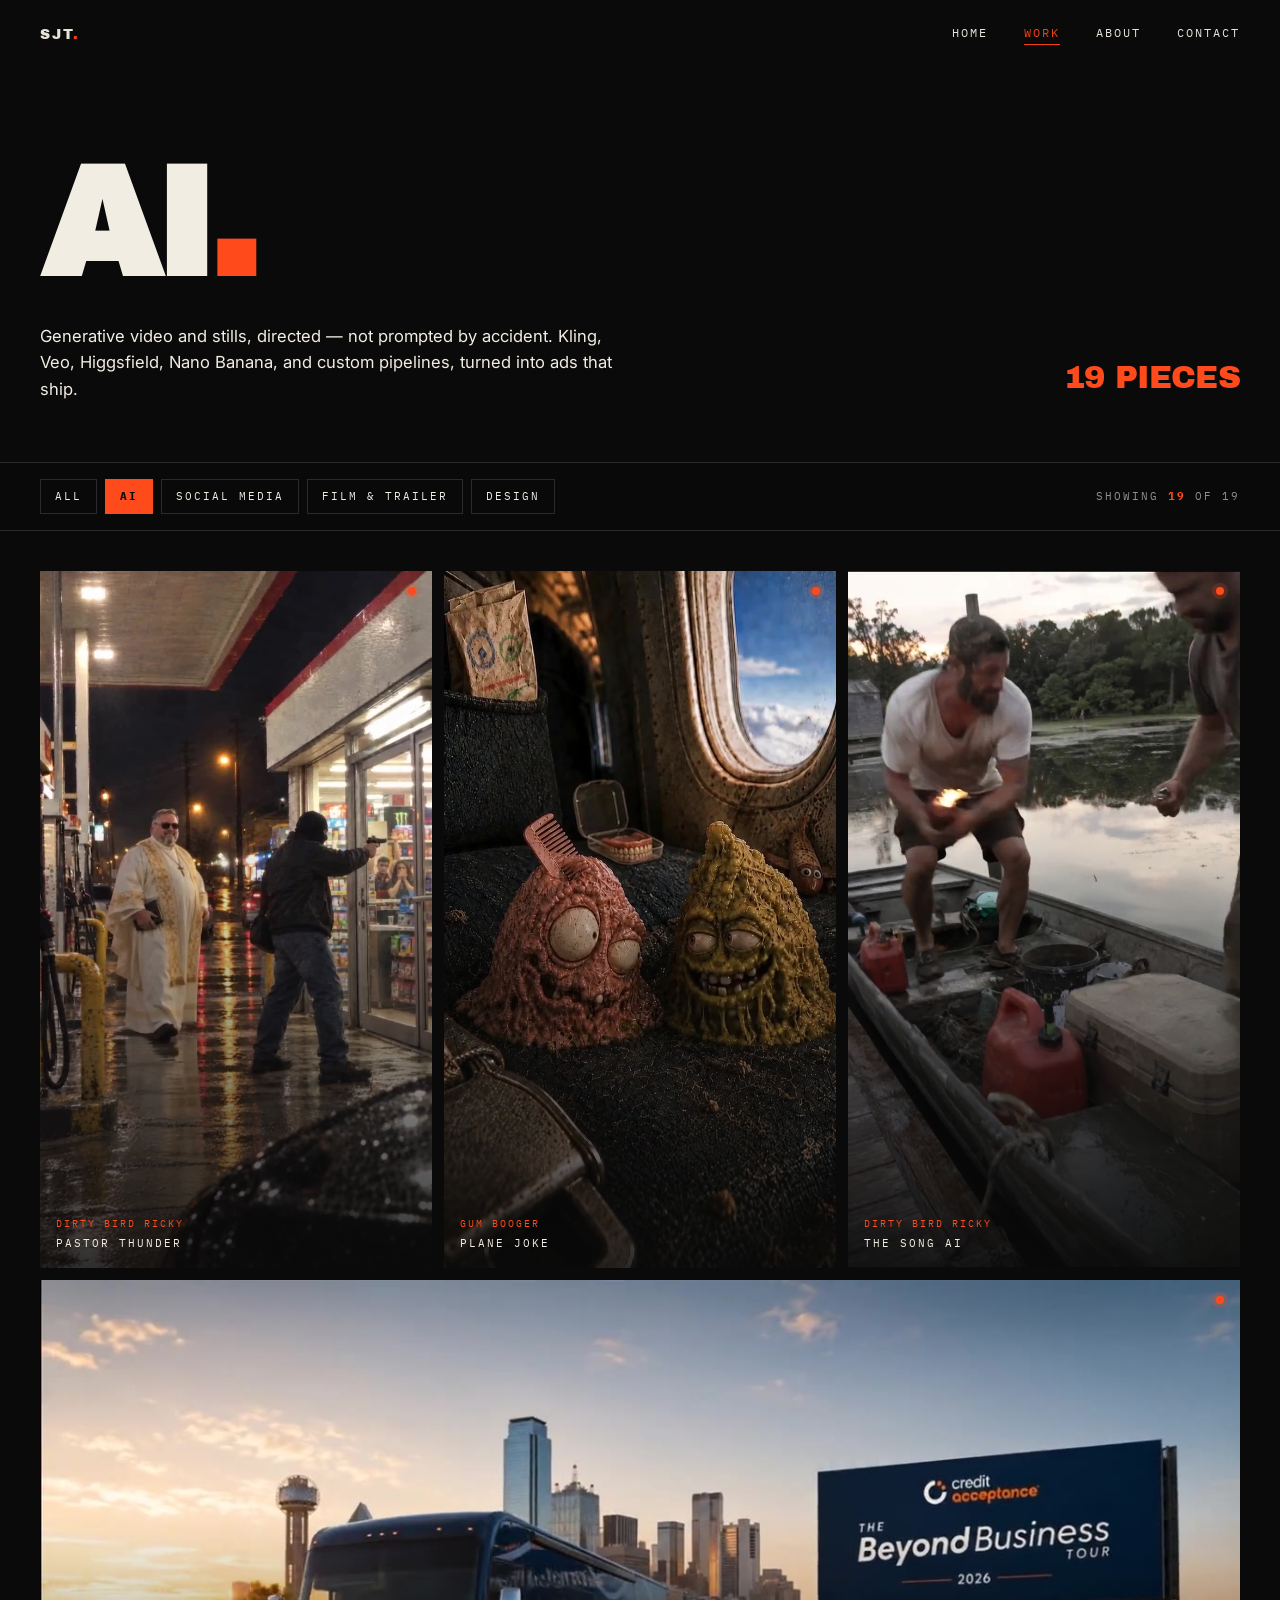
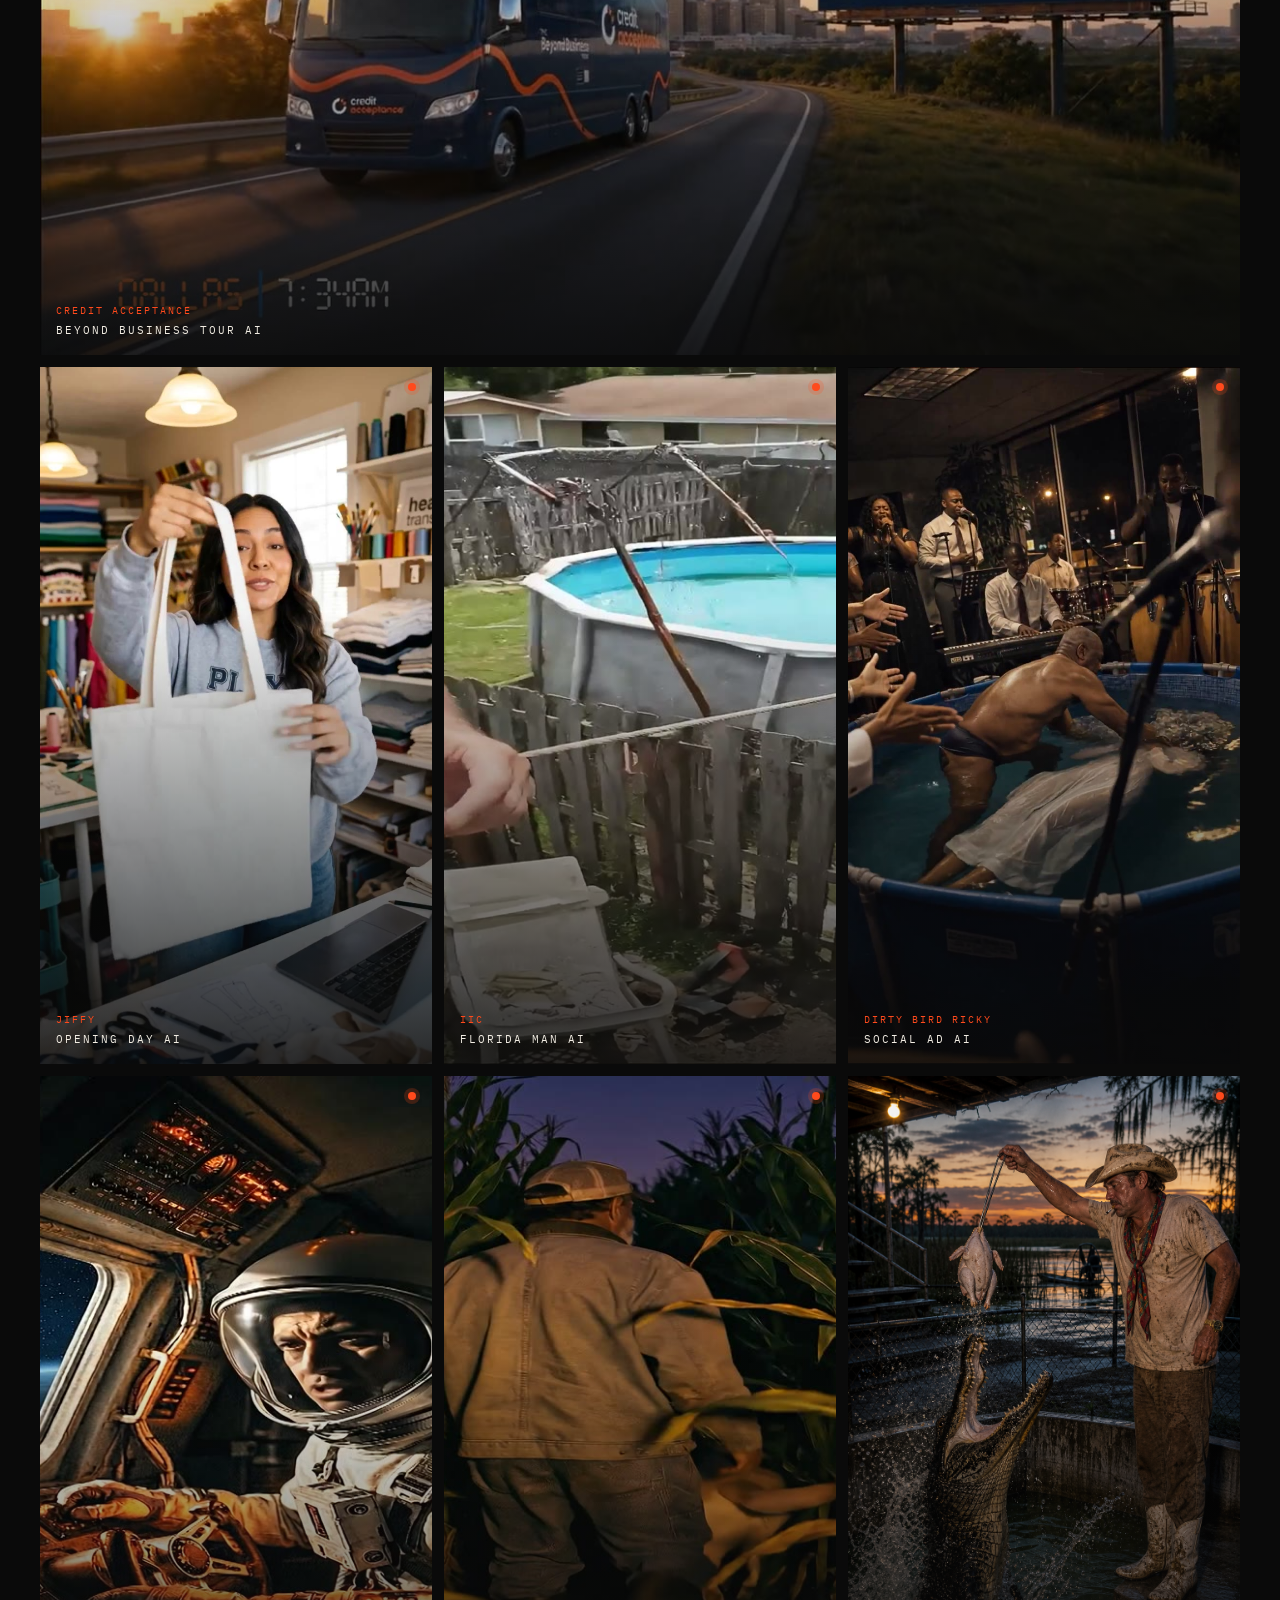
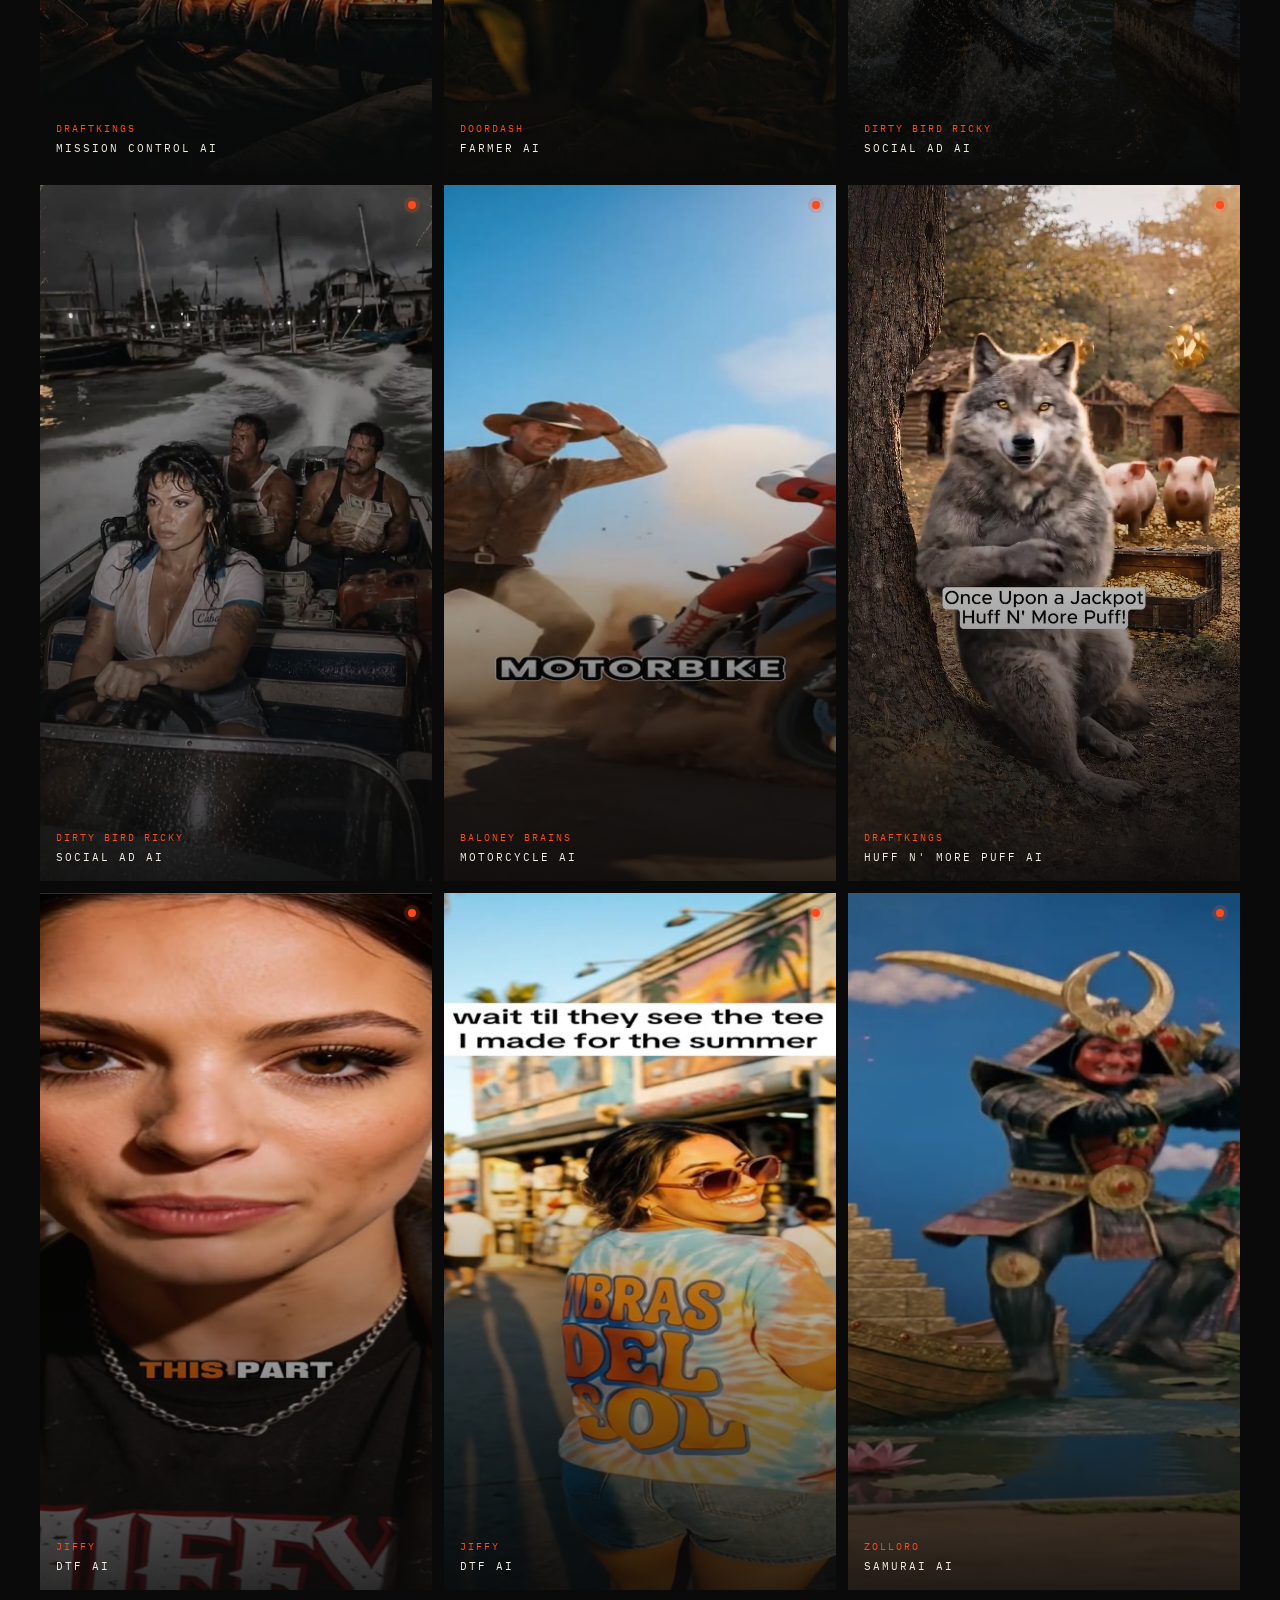
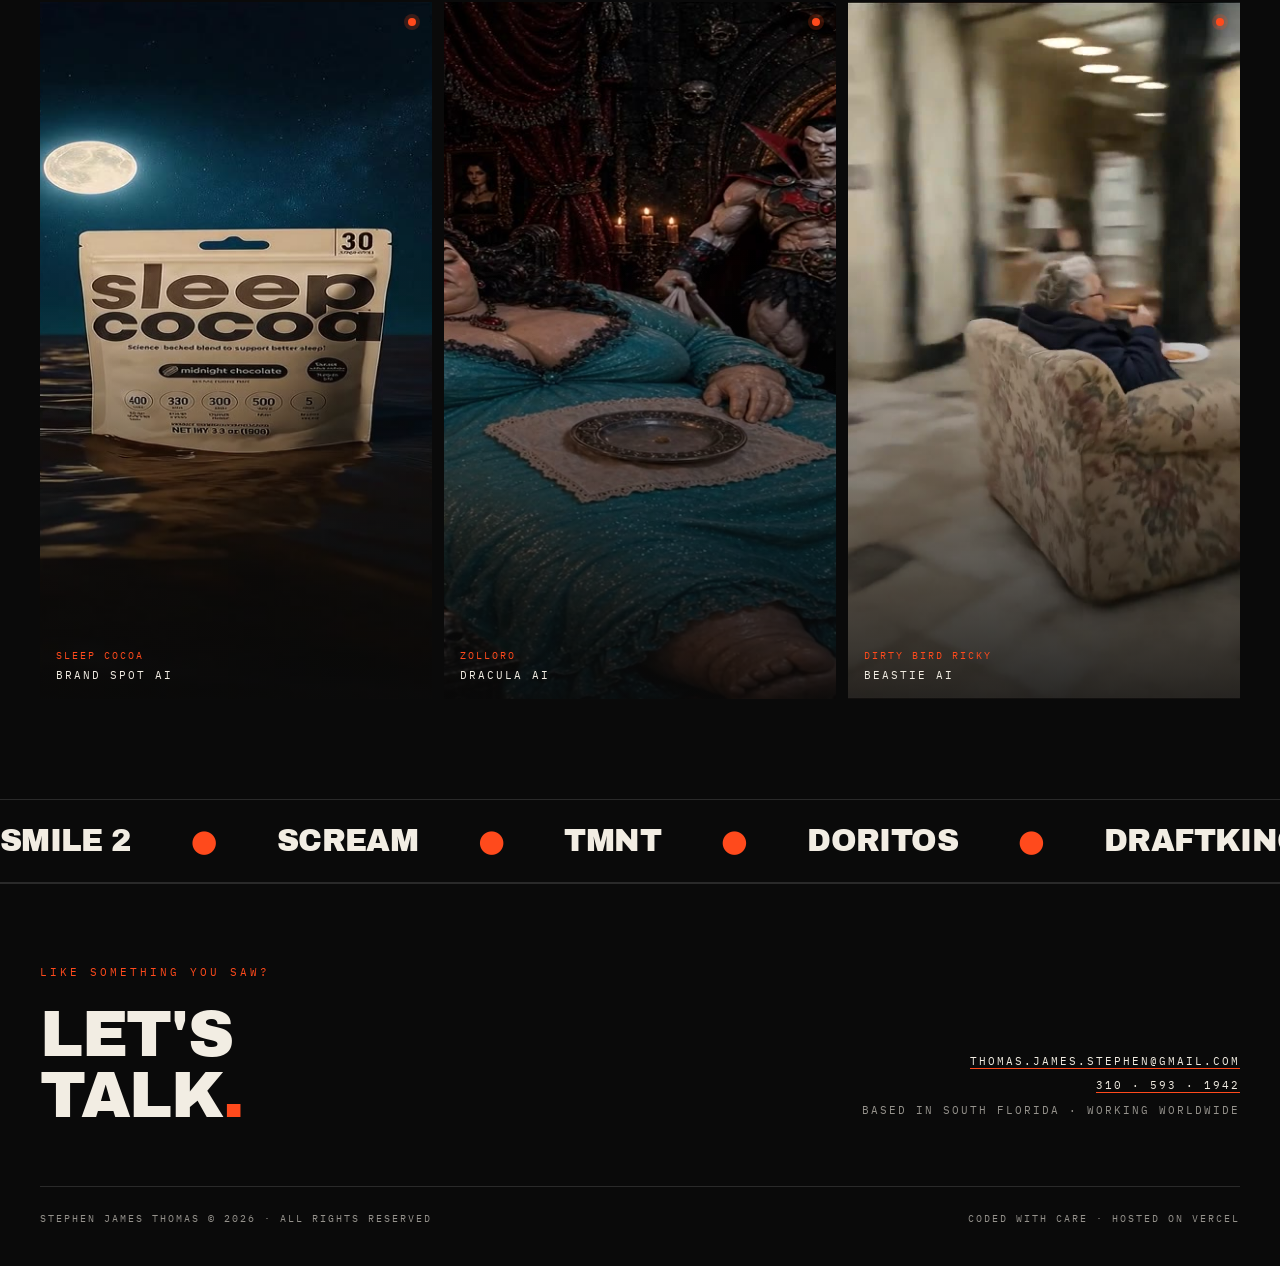
==== commit a28568aa: "AI page: add Dirty Bird Ricky "Pastor Thunder" as first tile; Beastie to last; rename Gum Booger to " ====
--- a/work-ai.html
+++ b/work-ai.html
@@ -175,11 +175,18 @@
 <section class="work-grid-section">
   <div class="bento" id="workGrid">
     <a class="tile vertical" href="#" data-cat="ai">
+      <video class="tile-video" autoplay muted loop playsinline preload="metadata" poster="videos/posters/DirtyBirdRicky_11_2026_1001.jpg">
+        <source src="videos/tiles/DirtyBirdRicky_11_2026_1001.mp4" type="video/mp4">
+      </video>
+      <div class="play-pulse"></div>
+      <div class="tile-label"><span class="client">Dirty Bird Ricky</span>Pastor Thunder</div>
+    </a>
+    <a class="tile vertical" href="#" data-cat="ai">
       <video class="tile-video" autoplay muted loop playsinline preload="metadata" poster="videos/posters/gum-booger-miniature-airplane-v4.jpg">
         <source src="videos/tiles/gum-booger-miniature-airplane-v4.mp4" type="video/mp4">
       </video>
       <div class="play-pulse"></div>
-      <div class="tile-label"><span class="client">Gum Booger</span>Miniature Airplane AI</div>
+      <div class="tile-label"><span class="client">Gum Booger</span>Plane Joke</div>
     </a>
     <a class="tile vertical" href="#" data-cat="ai">
       <video class="tile-video" autoplay muted loop playsinline preload="metadata" poster="videos/posters/DirtyBirdRicky_06_2026_0828_SONG.jpg">
@@ -187,13 +194,6 @@
       </video>
       <div class="play-pulse"></div>
       <div class="tile-label"><span class="client">Dirty Bird Ricky</span>The Song AI</div>
-    </a>
-    <a class="tile vertical" href="#" data-cat="ai">
-      <video class="tile-video" autoplay muted loop playsinline preload="metadata" poster="videos/posters/DirtyBirdRicky_07_2026_0901_BEASTIE.jpg">
-        <source src="videos/tiles/DirtyBirdRicky_07_2026_0901_BEASTIE.mp4" type="video/mp4">
-      </video>
-      <div class="play-pulse"></div>
-      <div class="tile-label"><span class="client">Dirty Bird Ricky</span>Beastie AI</div>
     </a>
     <a class="tile feature" href="#" data-cat="ai">
       <video class="tile-video" autoplay muted loop playsinline preload="metadata" poster="videos/posters/BeyondBusiness_01_2026_FINAL.jpg">
@@ -299,6 +299,13 @@
       </video>
       <div class="play-pulse"></div>
       <div class="tile-label"><span class="client">Zolloro</span>Dracula AI</div>
+    </a>
+    <a class="tile vertical" href="#" data-cat="ai">
+      <video class="tile-video" autoplay muted loop playsinline preload="metadata" poster="videos/posters/DirtyBirdRicky_07_2026_0901_BEASTIE.jpg">
+        <source src="videos/tiles/DirtyBirdRicky_07_2026_0901_BEASTIE.mp4" type="video/mp4">
+      </video>
+      <div class="play-pulse"></div>
+      <div class="tile-label"><span class="client">Dirty Bird Ricky</span>Beastie AI</div>
     </a>
   </div>
 </section>
--- a/styles.css
+++ b/styles.css
@@ -198,7 +198,8 @@
 }
 /* auto-apply the gradient overlay on any tile that has a video child,
    so label text stays readable on top of moving content */
-.tile:has(video.tile-video)::after {
+.tile:has(video.tile-video)::after,
+.tile:has(img.tile-img)::after {
   content: ''; position: absolute; inset: 0; z-index: 1;
   background: linear-gradient(180deg, transparent 35%, rgba(10,10,10,.85) 100%);
   pointer-events: none;
